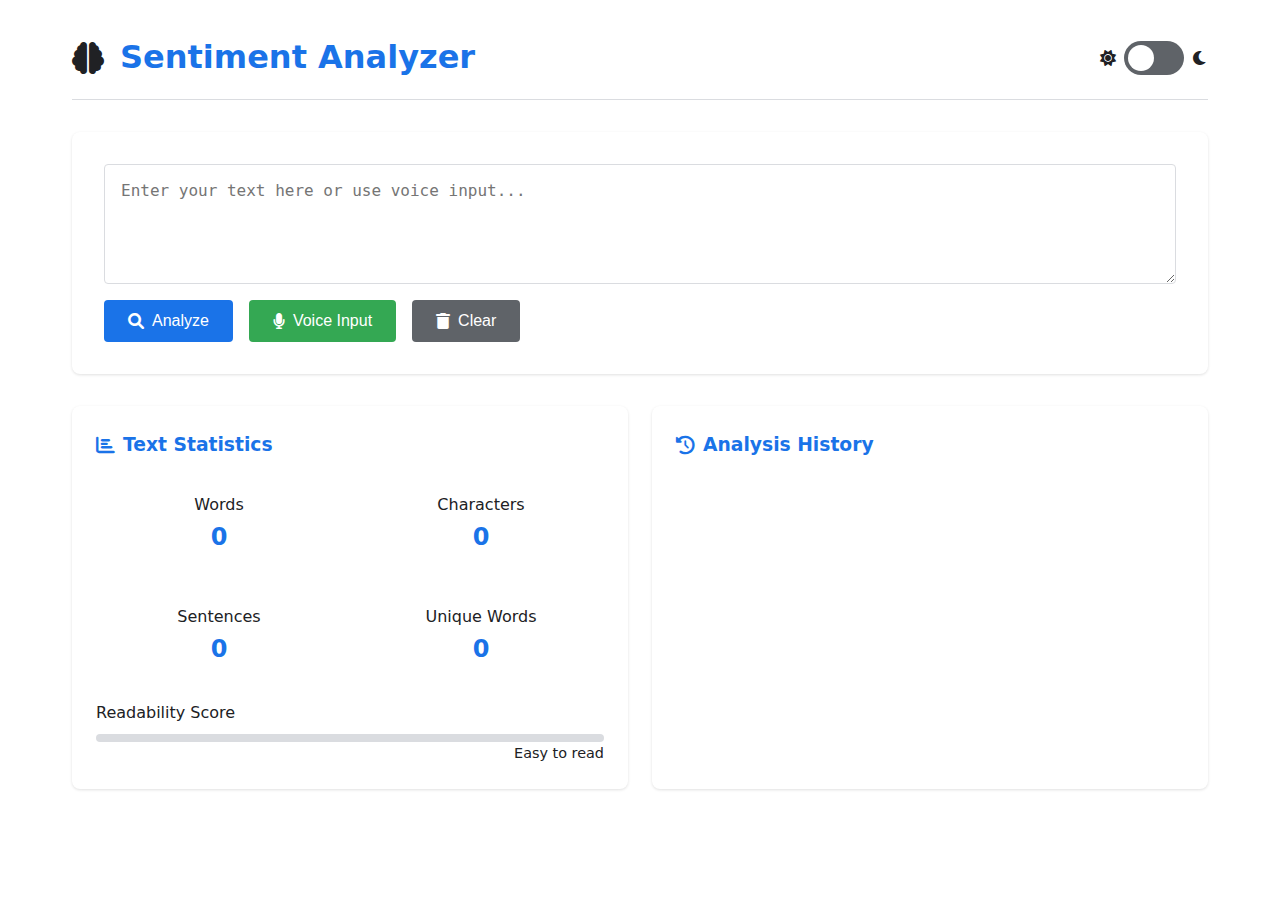
==== index.html @ 1f4de9df "Initial commit: Enhanced Sentiment Analyzer with voice input and modern UI" ====
<!DOCTYPE html>
<html lang="en">
<head>
    <meta charset="UTF-8">
    <meta name="viewport" content="width=device-width, initial-scale=1.0">
    <title>Enhanced Sentiment Analyzer</title>
    <link rel="stylesheet" href="https://cdnjs.cloudflare.com/ajax/libs/font-awesome/6.0.0/css/all.min.css">
    <style>
        :root {
            --primary-color: #1a73e8;
            --success-color: #34a853;
            --warning-color: #fbbc05;
            --danger-color: #ea4335;
            --neutral-color: #5f6368;
            --background-light: #ffffff;
            --text-light: #202124;
            --card-background-light: #ffffff;
            --border-light: #dadce0;
            
            --background-dark: #202124;
            --text-dark: #e8eaed;
            --card-background-dark: #2d2e31;
            --border-dark: #5f6368;
        }

        [data-theme="dark"] {
            --background: var(--background-dark);
            --text: var(--text-dark);
            --card-background: var(--card-background-dark);
            --border: var(--border-dark);
        }

        [data-theme="light"] {
            --background: var(--background-light);
            --text: var(--text-light);
            --card-background: var(--card-background-light);
            --border: var(--border-light);
        }

        * {
            margin: 0;
            padding: 0;
            box-sizing: border-box;
            transition: background-color 0.3s, color 0.3s;
        }

        body {
            font-family: 'Segoe UI', system-ui, -apple-system, sans-serif;
            background-color: var(--background);
            color: var(--text);
            line-height: 1.6;
        }

        .container {
            max-width: 1200px;
            margin: 0 auto;
            padding: 2rem;
        }

        header {
            display: flex;
            justify-content: space-between;
            align-items: center;
            margin-bottom: 2rem;
            padding-bottom: 1rem;
            border-bottom: 1px solid var(--border);
        }

        .title {
            display: flex;
            align-items: center;
            gap: 1rem;
        }

        h1 {
            color: var(--primary-color);
            font-size: 2rem;
        }

        .controls {
            display: flex;
            gap: 1rem;
            align-items: center;
        }

        .theme-toggle {
            display: flex;
            align-items: center;
            gap: 0.5rem;
        }

        .switch {
            position: relative;
            display: inline-block;
            width: 60px;
            height: 34px;
        }

        .switch input {
            opacity: 0;
            width: 0;
            height: 0;
        }

        .slider {
            position: absolute;
            cursor: pointer;
            top: 0;
            left: 0;
            right: 0;
            bottom: 0;
            background-color: var(--neutral-color);
            transition: .4s;
            border-radius: 34px;
        }

        .slider:before {
            position: absolute;
            content: "";
            height: 26px;
            width: 26px;
            left: 4px;
            bottom: 4px;
            background-color: white;
            transition: .4s;
            border-radius: 50%;
        }

        input:checked + .slider {
            background-color: var(--primary-color);
        }

        input:checked + .slider:before {
            transform: translateX(26px);
        }

        .input-section {
            background-color: var(--card-background);
            padding: 2rem;
            border-radius: 8px;
            box-shadow: 0 1px 3px rgba(0,0,0,0.12);
            margin-bottom: 2rem;
        }

        .input-container {
            display: flex;
            gap: 1rem;
            margin-bottom: 1rem;
        }

        textarea {
            flex: 1;
            min-height: 120px;
            padding: 1rem;
            border: 1px solid var(--border);
            border-radius: 4px;
            font-size: 1rem;
            background-color: var(--background);
            color: var(--text);
            resize: vertical;
        }

        .button-group {
            display: flex;
            gap: 1rem;
            flex-wrap: wrap;
        }

        button {
            display: inline-flex;
            align-items: center;
            gap: 0.5rem;
            padding: 0.75rem 1.5rem;
            border: none;
            border-radius: 4px;
            font-size: 1rem;
            cursor: pointer;
            transition: all 0.3s ease;
            background-color: var(--primary-color);
            color: white;
        }

        button:hover {
            opacity: 0.9;
            transform: translateY(-1px);
        }

        button:disabled {
            opacity: 0.6;
            cursor: not-allowed;
            transform: none;
        }

        #voice-btn {
            background-color: var(--success-color);
        }

        #voice-btn.recording {
            background-color: var(--danger-color);
            animation: pulse 1.5s infinite;
        }

        @keyframes pulse {
            0% { opacity: 1; }
            50% { opacity: 0.5; }
            100% { opacity: 1; }
        }

        .results-grid {
            display: grid;
            grid-template-columns: repeat(auto-fit, minmax(300px, 1fr));
            gap: 1.5rem;
            margin-top: 2rem;
        }

        .card {
            background-color: var(--card-background);
            padding: 1.5rem;
            border-radius: 8px;
            box-shadow: 0 1px 3px rgba(0,0,0,0.12);
        }

        .card h3 {
            color: var(--primary-color);
            margin-bottom: 1rem;
            display: flex;
            align-items: center;
            gap: 0.5rem;
        }

        .sentiment-result {
            text-align: center;
        }

        .emoji {
            font-size: 3rem;
            margin: 1rem 0;
        }

        .confidence-bar {
            background-color: var(--border);
            height: 24px;
            border-radius: 12px;
            overflow: hidden;
            margin: 1rem 0;
        }

        .confidence-level {
            height: 100%;
            background-color: var(--primary-color);
            width: 0%;
            transition: width 0.6s ease-out;
        }

        .stats-grid {
            display: grid;
            grid-template-columns: repeat(2, 1fr);
            gap: 1rem;
        }

        .stat-item {
            background-color: var(--background);
            padding: 1rem;
            border-radius: 4px;
            text-align: center;
        }

        .stat-item .value {
            font-size: 1.5rem;
            font-weight: bold;
            color: var(--primary-color);
        }

        .history-list {
            max-height: 300px;
            overflow-y: auto;
        }

        .history-item {
            padding: 1rem;
            border-bottom: 1px solid var(--border);
            display: flex;
            justify-content: space-between;
            align-items: center;
        }

        .history-item:last-child {
            border-bottom: none;
        }

        .history-text {
            flex: 1;
            margin-right: 1rem;
        }

        .history-sentiment {
            display: flex;
            align-items: center;
            gap: 0.5rem;
        }

        #loading {
            display: none;
            text-align: center;
            margin: 2rem 0;
        }

        .spinner {
            width: 40px;
            height: 40px;
            border: 4px solid var(--border);
            border-top: 4px solid var(--primary-color);
            border-radius: 50%;
            animation: spin 1s linear infinite;
            margin: 0 auto;
        }

        .readability-meter {
            height: 8px;
            background-color: var(--border);
            border-radius: 4px;
            margin-top: 0.5rem;
            overflow: hidden;
        }

        .readability-level {
            height: 100%;
            transition: width 0.3s ease;
        }

        @keyframes spin {
            0% { transform: rotate(0deg); }
            100% { transform: rotate(360deg); }
        }

        @media (max-width: 768px) {
            .container {
                padding: 1rem;
            }

            header {
                flex-direction: column;
                gap: 1rem;
            }

            .results-grid {
                grid-template-columns: 1fr;
            }

            .button-group {
                flex-direction: column;
            }

            button {
                width: 100%;
            }
        }
    </style>
</head>
<body data-theme="light">
    <div class="container">
        <header>
            <div class="title">
                <i class="fas fa-brain fa-2x"></i>
                <h1>Sentiment Analyzer</h1>
            </div>
            <div class="controls">
                <div class="theme-toggle">
                    <i class="fas fa-sun"></i>
                    <label class="switch">
                        <input type="checkbox" id="theme-switch">
                        <span class="slider"></span>
                    </label>
                    <i class="fas fa-moon"></i>
                </div>
            </div>
        </header>

        <main>
            <section class="input-section">
                <div class="input-container">
                    <textarea id="text-input" placeholder="Enter your text here or use voice input..."></textarea>
                </div>
                <div class="button-group">
                    <button onclick="analyzeSentiment()">
                        <i class="fas fa-search"></i> Analyze
                    </button>
                    <button id="voice-btn" onclick="toggleVoiceInput()">
                        <i class="fas fa-microphone"></i> Voice Input
                    </button>
                    <button onclick="clearAll()" style="background-color: var(--neutral-color)">
                        <i class="fas fa-trash"></i> Clear
                    </button>
                </div>
            </section>

            <div id="loading">
                <div class="spinner"></div>
                <p>Analyzing your text...</p>
            </div>

            <div class="results-grid">
                <div class="card sentiment-result" id="sentiment-card" style="display: none;">
                    <h3><i class="fas fa-heart"></i> Sentiment Analysis</h3>
                    <div class="emoji" id="sentiment-emoji"></div>
                    <h2 id="sentiment-text"></h2>
                    <div class="confidence-bar">
                        <div class="confidence-level"></div>
                    </div>
                    <p>Confidence: <span id="confidence-value">0</span>%</p>
                </div>

                <div class="card">
                    <h3><i class="fas fa-chart-bar"></i> Text Statistics</h3>
                    <div class="stats-grid">
                        <div class="stat-item">
                            <div class="label">Words</div>
                            <div class="value" id="word-count">0</div>
                        </div>
                        <div class="stat-item">
                            <div class="label">Characters</div>
                            <div class="value" id="char-count">0</div>
                        </div>
                        <div class="stat-item">
                            <div class="label">Sentences</div>
                            <div class="value" id="sentence-count">0</div>
                        </div>
                        <div class="stat-item">
                            <div class="label">Unique Words</div>
                            <div class="value" id="unique-words">0</div>
                        </div>
                    </div>
                    <div style="margin-top: 1rem;">
                        <p>Readability Score</p>
                        <div class="readability-meter">
                            <div class="readability-level" id="readability-level"></div>
                        </div>
                        <p style="text-align: right; font-size: 0.9em;">
                            <span id="readability-text">Easy to read</span>
                        </p>
                    </div>
                </div>

                <div class="card">
                    <h3><i class="fas fa-history"></i> Analysis History</h3>
                    <div class="history-list" id="history-list"></div>
                </div>
            </div>
        </main>
    </div>

    <script>
        // Theme handling
        const themeSwitch = document.getElementById('theme-switch');
        const body = document.body;

        themeSwitch.addEventListener('change', () => {
            body.setAttribute('data-theme', themeSwitch.checked ? 'dark' : 'light');
            localStorage.setItem('theme', themeSwitch.checked ? 'dark' : 'light');
        });

        // Load saved theme
        const savedTheme = localStorage.getItem('theme') || 'light';
        body.setAttribute('data-theme', savedTheme);
        themeSwitch.checked = savedTheme === 'dark';

        // Voice input handling
        let recognition = null;
        let isRecording = false;

        function initSpeechRecognition() {
            if ('webkitSpeechRecognition' in window) {
                recognition = new webkitSpeechRecognition();
                recognition.continuous = false;
                recognition.interimResults = false;
                recognition.lang = 'en-US';

                recognition.onresult = (event) => {
                    const text = event.results[0][0].transcript;
                    document.getElementById('text-input').value = text;
                    analyzeSentiment();
                };

                recognition.onend = () => {
                    toggleVoiceInput();
                };

                recognition.onerror = (event) => {
                    console.error('Speech recognition error:', event.error);
                    toggleVoiceInput();
                    alert('Speech recognition error. Please try again.');
                };
            }
        }

        function toggleVoiceInput() {
            if (!recognition) {
                initSpeechRecognition();
            }

            const voiceBtn = document.getElementById('voice-btn');
            
            if (!isRecording) {
                recognition.start();
                voiceBtn.classList.add('recording');
                voiceBtn.innerHTML = '<i class="fas fa-microphone-slash"></i> Stop Recording';
            } else {
                recognition.stop();
                voiceBtn.classList.remove('recording');
                voiceBtn.innerHTML = '<i class="fas fa-microphone"></i> Voice Input';
            }
            
            isRecording = !isRecording;
        }

        // Analysis history
        let history = JSON.parse(localStorage.getItem('analysisHistory') || '[]');

        function updateHistory(analysis) {
            history.unshift({
                text: analysis.text,
                sentiment: analysis.sentiment,
                confidence: analysis.confidence,
                timestamp: new Date().toISOString()
            });

            if (history.length > 10) history.pop();
            localStorage.setItem('analysisHistory', JSON.stringify(history));
            displayHistory();
        }

        function displayHistory() {
            const historyList = document.getElementById('history-list');
            historyList.innerHTML = history.map(item => `
                <div class="history-item">
                    <div class="history-text">
                        <div>${item.text.substring(0, 50)}${item.text.length > 50 ? '...' : ''}</div>
                        <small>${new Date(item.timestamp).toLocaleString()}</small>
                    </div>
                    <div class="history-sentiment">
                        ${getEmojiForSentiment(item.sentiment)}
                        <span>${Math.round(item.confidence * 100)}%</span>
                    </div>
                </div>
            `).join('');
        }

        function getEmojiForSentiment(sentiment) {
            switch(sentiment) {
                case 'pos': return '😊';
                case 'neg': return '☹️';
                default: return '😐';
            }
        }

        function updateReadabilityMeter(score) {
            const level = document.getElementById('readability-level');
            const text = document.getElementById('readability-text');
            
            // Score is 0-10, where lower is easier to read
            const percentage = (score / 10) * 100;
            level.style.width = `${percentage}%`;
            
            if (score <= 3) {
                level.style.backgroundColor = '#34a853';  
                text.textContent = 'Easy to read';
            } else if (score <= 6) {
                level.style.backgroundColor = '#fbbc05';  
                text.textContent = 'Moderate';
            } else {
                level.style.backgroundColor = '#ea4335';  
                text.textContent = 'Complex';
            }
        }

        function clearAll() {
            document.getElementById('text-input').value = '';
            document.getElementById('sentiment-card').style.display = 'none';
            document.getElementById('word-count').textContent = '0';
            document.getElementById('char-count').textContent = '0';
            document.getElementById('sentence-count').textContent = '0';
            document.getElementById('unique-words').textContent = '0';
            updateReadabilityMeter(0);
        }

        async function analyzeSentiment() {
            const text = document.getElementById('text-input').value.trim();
            if (!text) {
                alert('Please enter some text to analyze');
                return;
            }

            const loading = document.getElementById('loading');
            const sentimentCard = document.getElementById('sentiment-card');

            try {
                loading.style.display = 'block';
                sentimentCard.style.display = 'none';

                const response = await fetch('http://localhost:9001/analyze', {
                    method: 'POST',
                    headers: {
                        'Content-Type': 'application/json',
                    },
                    body: JSON.stringify({ text })
                });

                const data = await response.json();
                
                // Update sentiment display
                sentimentCard.style.display = 'block';
                document.getElementById('sentiment-emoji').textContent = getEmojiForSentiment(data.sentiment);
                document.getElementById('sentiment-text').textContent = 
                    data.sentiment === 'pos' ? 'Positive' : data.sentiment === 'neg' ? 'Negative' : 'Neutral';
                
                const confidencePercent = Math.round(data.confidence * 100);
                document.querySelector('.confidence-level').style.width = `${confidencePercent}%`;
                document.getElementById('confidence-value').textContent = confidencePercent;

                // Update statistics
                document.getElementById('word-count').textContent = data.stats.word_count;
                document.getElementById('char-count').textContent = data.stats.char_count;
                document.getElementById('sentence-count').textContent = data.stats.sentence_count;
                document.getElementById('unique-words').textContent = data.stats.unique_words;
                
                // Update readability
                updateReadabilityMeter(data.stats.readability_score);

                // Update history
                updateHistory(data);

            } catch (error) {
                alert('Error analyzing text: ' + error.message);
            } finally {
                loading.style.display = 'none';
            }
        }

        // Initialize
        displayHistory();
    </script>
</body>
</html>
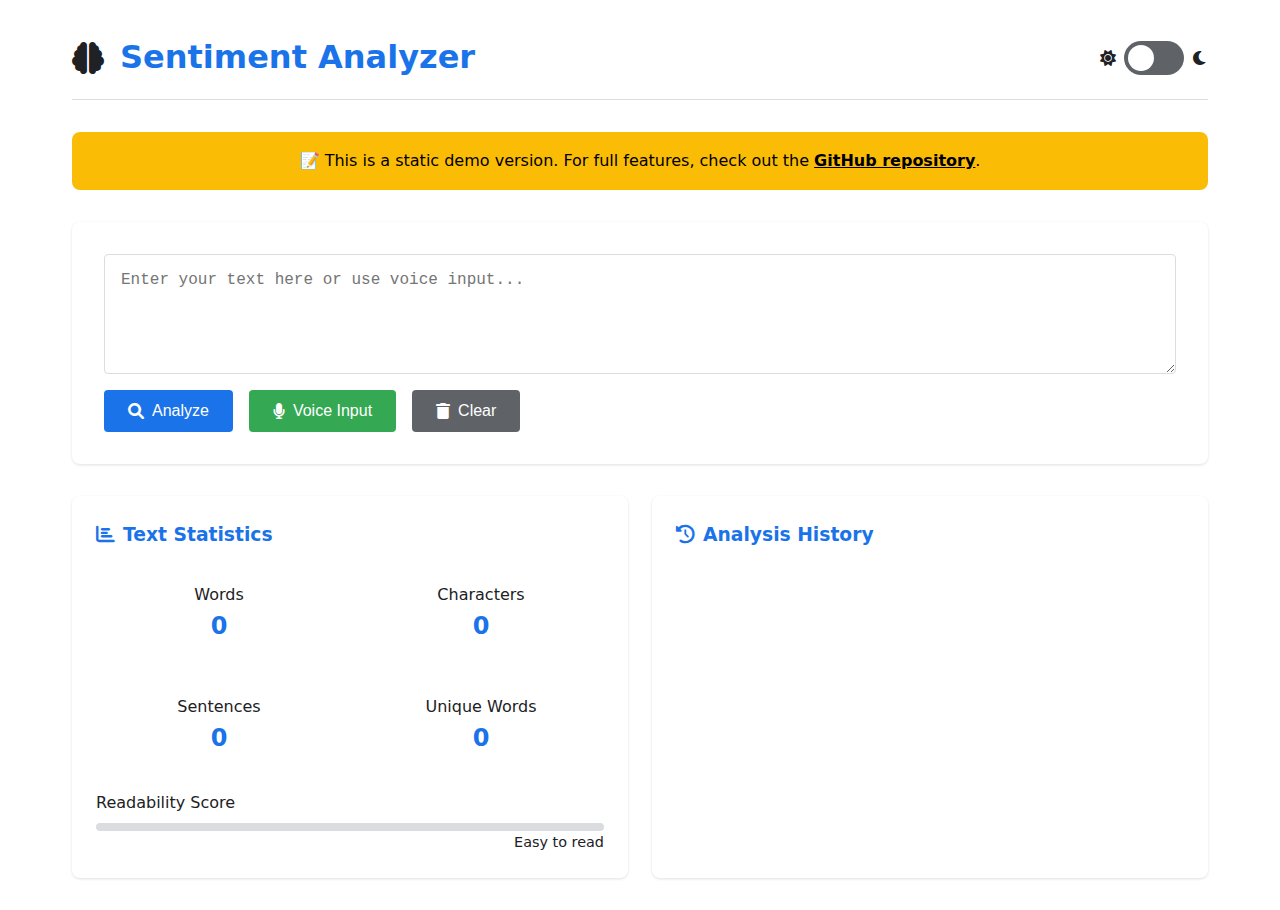
==== commit 150f7398: "Setup GitHub Pages with static files in root directory" ====
--- a/index.html
+++ b/index.html
@@ -5,357 +5,7 @@
     <meta name="viewport" content="width=device-width, initial-scale=1.0">
     <title>Enhanced Sentiment Analyzer</title>
     <link rel="stylesheet" href="https://cdnjs.cloudflare.com/ajax/libs/font-awesome/6.0.0/css/all.min.css">
-    <style>
-        :root {
-            --primary-color: #1a73e8;
-            --success-color: #34a853;
-            --warning-color: #fbbc05;
-            --danger-color: #ea4335;
-            --neutral-color: #5f6368;
-            --background-light: #ffffff;
-            --text-light: #202124;
-            --card-background-light: #ffffff;
-            --border-light: #dadce0;
-            
-            --background-dark: #202124;
-            --text-dark: #e8eaed;
-            --card-background-dark: #2d2e31;
-            --border-dark: #5f6368;
-        }
-
-        [data-theme="dark"] {
-            --background: var(--background-dark);
-            --text: var(--text-dark);
-            --card-background: var(--card-background-dark);
-            --border: var(--border-dark);
-        }
-
-        [data-theme="light"] {
-            --background: var(--background-light);
-            --text: var(--text-light);
-            --card-background: var(--card-background-light);
-            --border: var(--border-light);
-        }
-
-        * {
-            margin: 0;
-            padding: 0;
-            box-sizing: border-box;
-            transition: background-color 0.3s, color 0.3s;
-        }
-
-        body {
-            font-family: 'Segoe UI', system-ui, -apple-system, sans-serif;
-            background-color: var(--background);
-            color: var(--text);
-            line-height: 1.6;
-        }
-
-        .container {
-            max-width: 1200px;
-            margin: 0 auto;
-            padding: 2rem;
-        }
-
-        header {
-            display: flex;
-            justify-content: space-between;
-            align-items: center;
-            margin-bottom: 2rem;
-            padding-bottom: 1rem;
-            border-bottom: 1px solid var(--border);
-        }
-
-        .title {
-            display: flex;
-            align-items: center;
-            gap: 1rem;
-        }
-
-        h1 {
-            color: var(--primary-color);
-            font-size: 2rem;
-        }
-
-        .controls {
-            display: flex;
-            gap: 1rem;
-            align-items: center;
-        }
-
-        .theme-toggle {
-            display: flex;
-            align-items: center;
-            gap: 0.5rem;
-        }
-
-        .switch {
-            position: relative;
-            display: inline-block;
-            width: 60px;
-            height: 34px;
-        }
-
-        .switch input {
-            opacity: 0;
-            width: 0;
-            height: 0;
-        }
-
-        .slider {
-            position: absolute;
-            cursor: pointer;
-            top: 0;
-            left: 0;
-            right: 0;
-            bottom: 0;
-            background-color: var(--neutral-color);
-            transition: .4s;
-            border-radius: 34px;
-        }
-
-        .slider:before {
-            position: absolute;
-            content: "";
-            height: 26px;
-            width: 26px;
-            left: 4px;
-            bottom: 4px;
-            background-color: white;
-            transition: .4s;
-            border-radius: 50%;
-        }
-
-        input:checked + .slider {
-            background-color: var(--primary-color);
-        }
-
-        input:checked + .slider:before {
-            transform: translateX(26px);
-        }
-
-        .input-section {
-            background-color: var(--card-background);
-            padding: 2rem;
-            border-radius: 8px;
-            box-shadow: 0 1px 3px rgba(0,0,0,0.12);
-            margin-bottom: 2rem;
-        }
-
-        .input-container {
-            display: flex;
-            gap: 1rem;
-            margin-bottom: 1rem;
-        }
-
-        textarea {
-            flex: 1;
-            min-height: 120px;
-            padding: 1rem;
-            border: 1px solid var(--border);
-            border-radius: 4px;
-            font-size: 1rem;
-            background-color: var(--background);
-            color: var(--text);
-            resize: vertical;
-        }
-
-        .button-group {
-            display: flex;
-            gap: 1rem;
-            flex-wrap: wrap;
-        }
-
-        button {
-            display: inline-flex;
-            align-items: center;
-            gap: 0.5rem;
-            padding: 0.75rem 1.5rem;
-            border: none;
-            border-radius: 4px;
-            font-size: 1rem;
-            cursor: pointer;
-            transition: all 0.3s ease;
-            background-color: var(--primary-color);
-            color: white;
-        }
-
-        button:hover {
-            opacity: 0.9;
-            transform: translateY(-1px);
-        }
-
-        button:disabled {
-            opacity: 0.6;
-            cursor: not-allowed;
-            transform: none;
-        }
-
-        #voice-btn {
-            background-color: var(--success-color);
-        }
-
-        #voice-btn.recording {
-            background-color: var(--danger-color);
-            animation: pulse 1.5s infinite;
-        }
-
-        @keyframes pulse {
-            0% { opacity: 1; }
-            50% { opacity: 0.5; }
-            100% { opacity: 1; }
-        }
-
-        .results-grid {
-            display: grid;
-            grid-template-columns: repeat(auto-fit, minmax(300px, 1fr));
-            gap: 1.5rem;
-            margin-top: 2rem;
-        }
-
-        .card {
-            background-color: var(--card-background);
-            padding: 1.5rem;
-            border-radius: 8px;
-            box-shadow: 0 1px 3px rgba(0,0,0,0.12);
-        }
-
-        .card h3 {
-            color: var(--primary-color);
-            margin-bottom: 1rem;
-            display: flex;
-            align-items: center;
-            gap: 0.5rem;
-        }
-
-        .sentiment-result {
-            text-align: center;
-        }
-
-        .emoji {
-            font-size: 3rem;
-            margin: 1rem 0;
-        }
-
-        .confidence-bar {
-            background-color: var(--border);
-            height: 24px;
-            border-radius: 12px;
-            overflow: hidden;
-            margin: 1rem 0;
-        }
-
-        .confidence-level {
-            height: 100%;
-            background-color: var(--primary-color);
-            width: 0%;
-            transition: width 0.6s ease-out;
-        }
-
-        .stats-grid {
-            display: grid;
-            grid-template-columns: repeat(2, 1fr);
-            gap: 1rem;
-        }
-
-        .stat-item {
-            background-color: var(--background);
-            padding: 1rem;
-            border-radius: 4px;
-            text-align: center;
-        }
-
-        .stat-item .value {
-            font-size: 1.5rem;
-            font-weight: bold;
-            color: var(--primary-color);
-        }
-
-        .history-list {
-            max-height: 300px;
-            overflow-y: auto;
-        }
-
-        .history-item {
-            padding: 1rem;
-            border-bottom: 1px solid var(--border);
-            display: flex;
-            justify-content: space-between;
-            align-items: center;
-        }
-
-        .history-item:last-child {
-            border-bottom: none;
-        }
-
-        .history-text {
-            flex: 1;
-            margin-right: 1rem;
-        }
-
-        .history-sentiment {
-            display: flex;
-            align-items: center;
-            gap: 0.5rem;
-        }
-
-        #loading {
-            display: none;
-            text-align: center;
-            margin: 2rem 0;
-        }
-
-        .spinner {
-            width: 40px;
-            height: 40px;
-            border: 4px solid var(--border);
-            border-top: 4px solid var(--primary-color);
-            border-radius: 50%;
-            animation: spin 1s linear infinite;
-            margin: 0 auto;
-        }
-
-        .readability-meter {
-            height: 8px;
-            background-color: var(--border);
-            border-radius: 4px;
-            margin-top: 0.5rem;
-            overflow: hidden;
-        }
-
-        .readability-level {
-            height: 100%;
-            transition: width 0.3s ease;
-        }
-
-        @keyframes spin {
-            0% { transform: rotate(0deg); }
-            100% { transform: rotate(360deg); }
-        }
-
-        @media (max-width: 768px) {
-            .container {
-                padding: 1rem;
-            }
-
-            header {
-                flex-direction: column;
-                gap: 1rem;
-            }
-
-            .results-grid {
-                grid-template-columns: 1fr;
-            }
-
-            .button-group {
-                flex-direction: column;
-            }
-
-            button {
-                width: 100%;
-            }
-        }
-    </style>
+    <link rel="stylesheet" href="styles.css">
 </head>
 <body data-theme="light">
     <div class="container">
@@ -377,6 +27,10 @@
         </header>
 
         <main>
+            <div class="demo-banner">
+                <p>📝 This is a static demo version. For full features, check out the <a href="https://github.com/RaktimChandra/Sentiment-Analyzer" target="_blank">GitHub repository</a>.</p>
+            </div>
+
             <section class="input-section">
                 <div class="input-container">
                     <textarea id="text-input" placeholder="Enter your text here or use voice input..."></textarea>
@@ -388,7 +42,7 @@
                     <button id="voice-btn" onclick="toggleVoiceInput()">
                         <i class="fas fa-microphone"></i> Voice Input
                     </button>
-                    <button onclick="clearAll()" style="background-color: var(--neutral-color)">
+                    <button onclick="clearAll()" style="background-color: #5f6368">
                         <i class="fas fa-trash"></i> Clear
                     </button>
                 </div>
@@ -448,196 +102,6 @@
             </div>
         </main>
     </div>
-
-    <script>
-        // Theme handling
-        const themeSwitch = document.getElementById('theme-switch');
-        const body = document.body;
-
-        themeSwitch.addEventListener('change', () => {
-            body.setAttribute('data-theme', themeSwitch.checked ? 'dark' : 'light');
-            localStorage.setItem('theme', themeSwitch.checked ? 'dark' : 'light');
-        });
-
-        // Load saved theme
-        const savedTheme = localStorage.getItem('theme') || 'light';
-        body.setAttribute('data-theme', savedTheme);
-        themeSwitch.checked = savedTheme === 'dark';
-
-        // Voice input handling
-        let recognition = null;
-        let isRecording = false;
-
-        function initSpeechRecognition() {
-            if ('webkitSpeechRecognition' in window) {
-                recognition = new webkitSpeechRecognition();
-                recognition.continuous = false;
-                recognition.interimResults = false;
-                recognition.lang = 'en-US';
-
-                recognition.onresult = (event) => {
-                    const text = event.results[0][0].transcript;
-                    document.getElementById('text-input').value = text;
-                    analyzeSentiment();
-                };
-
-                recognition.onend = () => {
-                    toggleVoiceInput();
-                };
-
-                recognition.onerror = (event) => {
-                    console.error('Speech recognition error:', event.error);
-                    toggleVoiceInput();
-                    alert('Speech recognition error. Please try again.');
-                };
-            }
-        }
-
-        function toggleVoiceInput() {
-            if (!recognition) {
-                initSpeechRecognition();
-            }
-
-            const voiceBtn = document.getElementById('voice-btn');
-            
-            if (!isRecording) {
-                recognition.start();
-                voiceBtn.classList.add('recording');
-                voiceBtn.innerHTML = '<i class="fas fa-microphone-slash"></i> Stop Recording';
-            } else {
-                recognition.stop();
-                voiceBtn.classList.remove('recording');
-                voiceBtn.innerHTML = '<i class="fas fa-microphone"></i> Voice Input';
-            }
-            
-            isRecording = !isRecording;
-        }
-
-        // Analysis history
-        let history = JSON.parse(localStorage.getItem('analysisHistory') || '[]');
-
-        function updateHistory(analysis) {
-            history.unshift({
-                text: analysis.text,
-                sentiment: analysis.sentiment,
-                confidence: analysis.confidence,
-                timestamp: new Date().toISOString()
-            });
-
-            if (history.length > 10) history.pop();
-            localStorage.setItem('analysisHistory', JSON.stringify(history));
-            displayHistory();
-        }
-
-        function displayHistory() {
-            const historyList = document.getElementById('history-list');
-            historyList.innerHTML = history.map(item => `
-                <div class="history-item">
-                    <div class="history-text">
-                        <div>${item.text.substring(0, 50)}${item.text.length > 50 ? '...' : ''}</div>
-                        <small>${new Date(item.timestamp).toLocaleString()}</small>
-                    </div>
-                    <div class="history-sentiment">
-                        ${getEmojiForSentiment(item.sentiment)}
-                        <span>${Math.round(item.confidence * 100)}%</span>
-                    </div>
-                </div>
-            `).join('');
-        }
-
-        function getEmojiForSentiment(sentiment) {
-            switch(sentiment) {
-                case 'pos': return '😊';
-                case 'neg': return '☹️';
-                default: return '😐';
-            }
-        }
-
-        function updateReadabilityMeter(score) {
-            const level = document.getElementById('readability-level');
-            const text = document.getElementById('readability-text');
-            
-            // Score is 0-10, where lower is easier to read
-            const percentage = (score / 10) * 100;
-            level.style.width = `${percentage}%`;
-            
-            if (score <= 3) {
-                level.style.backgroundColor = '#34a853';  
-                text.textContent = 'Easy to read';
-            } else if (score <= 6) {
-                level.style.backgroundColor = '#fbbc05';  
-                text.textContent = 'Moderate';
-            } else {
-                level.style.backgroundColor = '#ea4335';  
-                text.textContent = 'Complex';
-            }
-        }
-
-        function clearAll() {
-            document.getElementById('text-input').value = '';
-            document.getElementById('sentiment-card').style.display = 'none';
-            document.getElementById('word-count').textContent = '0';
-            document.getElementById('char-count').textContent = '0';
-            document.getElementById('sentence-count').textContent = '0';
-            document.getElementById('unique-words').textContent = '0';
-            updateReadabilityMeter(0);
-        }
-
-        async function analyzeSentiment() {
-            const text = document.getElementById('text-input').value.trim();
-            if (!text) {
-                alert('Please enter some text to analyze');
-                return;
-            }
-
-            const loading = document.getElementById('loading');
-            const sentimentCard = document.getElementById('sentiment-card');
-
-            try {
-                loading.style.display = 'block';
-                sentimentCard.style.display = 'none';
-
-                const response = await fetch('http://localhost:9001/analyze', {
-                    method: 'POST',
-                    headers: {
-                        'Content-Type': 'application/json',
-                    },
-                    body: JSON.stringify({ text })
-                });
-
-                const data = await response.json();
-                
-                // Update sentiment display
-                sentimentCard.style.display = 'block';
-                document.getElementById('sentiment-emoji').textContent = getEmojiForSentiment(data.sentiment);
-                document.getElementById('sentiment-text').textContent = 
-                    data.sentiment === 'pos' ? 'Positive' : data.sentiment === 'neg' ? 'Negative' : 'Neutral';
-                
-                const confidencePercent = Math.round(data.confidence * 100);
-                document.querySelector('.confidence-level').style.width = `${confidencePercent}%`;
-                document.getElementById('confidence-value').textContent = confidencePercent;
-
-                // Update statistics
-                document.getElementById('word-count').textContent = data.stats.word_count;
-                document.getElementById('char-count').textContent = data.stats.char_count;
-                document.getElementById('sentence-count').textContent = data.stats.sentence_count;
-                document.getElementById('unique-words').textContent = data.stats.unique_words;
-                
-                // Update readability
-                updateReadabilityMeter(data.stats.readability_score);
-
-                // Update history
-                updateHistory(data);
-
-            } catch (error) {
-                alert('Error analyzing text: ' + error.message);
-            } finally {
-                loading.style.display = 'none';
-            }
-        }
-
-        // Initialize
-        displayHistory();
-    </script>
+    <script src="sentiment.js"></script>
 </body>
 </html>
--- a/styles.css
+++ b/styles.css
@@ -0,0 +1,364 @@
+:root {
+    --primary-color: #1a73e8;
+    --success-color: #34a853;
+    --warning-color: #fbbc05;
+    --danger-color: #ea4335;
+    --neutral-color: #5f6368;
+    --background-light: #ffffff;
+    --text-light: #202124;
+    --card-background-light: #ffffff;
+    --border-light: #dadce0;
+    
+    --background-dark: #202124;
+    --text-dark: #e8eaed;
+    --card-background-dark: #2d2e31;
+    --border-dark: #5f6368;
+}
+
+[data-theme="dark"] {
+    --background: var(--background-dark);
+    --text: var(--text-dark);
+    --card-background: var(--card-background-dark);
+    --border: var(--border-dark);
+}
+
+[data-theme="light"] {
+    --background: var(--background-light);
+    --text: var(--text-light);
+    --card-background: var(--card-background-light);
+    --border: var(--border-light);
+}
+
+* {
+    margin: 0;
+    padding: 0;
+    box-sizing: border-box;
+    transition: background-color 0.3s, color 0.3s;
+}
+
+body {
+    font-family: 'Segoe UI', system-ui, -apple-system, sans-serif;
+    background-color: var(--background);
+    color: var(--text);
+    line-height: 1.6;
+}
+
+.container {
+    max-width: 1200px;
+    margin: 0 auto;
+    padding: 2rem;
+}
+
+header {
+    display: flex;
+    justify-content: space-between;
+    align-items: center;
+    margin-bottom: 2rem;
+    padding-bottom: 1rem;
+    border-bottom: 1px solid var(--border);
+}
+
+.title {
+    display: flex;
+    align-items: center;
+    gap: 1rem;
+}
+
+h1 {
+    color: var(--primary-color);
+    font-size: 2rem;
+}
+
+.controls {
+    display: flex;
+    gap: 1rem;
+    align-items: center;
+}
+
+.theme-toggle {
+    display: flex;
+    align-items: center;
+    gap: 0.5rem;
+}
+
+.switch {
+    position: relative;
+    display: inline-block;
+    width: 60px;
+    height: 34px;
+}
+
+.switch input {
+    opacity: 0;
+    width: 0;
+    height: 0;
+}
+
+.slider {
+    position: absolute;
+    cursor: pointer;
+    top: 0;
+    left: 0;
+    right: 0;
+    bottom: 0;
+    background-color: var(--neutral-color);
+    transition: .4s;
+    border-radius: 34px;
+}
+
+.slider:before {
+    position: absolute;
+    content: "";
+    height: 26px;
+    width: 26px;
+    left: 4px;
+    bottom: 4px;
+    background-color: white;
+    transition: .4s;
+    border-radius: 50%;
+}
+
+input:checked + .slider {
+    background-color: var(--primary-color);
+}
+
+input:checked + .slider:before {
+    transform: translateX(26px);
+}
+
+.demo-banner {
+    background-color: var(--warning-color);
+    color: #000;
+    padding: 1rem;
+    border-radius: 8px;
+    margin-bottom: 2rem;
+    text-align: center;
+}
+
+.demo-banner a {
+    color: #000;
+    font-weight: bold;
+    text-decoration: underline;
+}
+
+.input-section {
+    background-color: var(--card-background);
+    padding: 2rem;
+    border-radius: 8px;
+    box-shadow: 0 1px 3px rgba(0,0,0,0.12);
+    margin-bottom: 2rem;
+}
+
+.input-container {
+    display: flex;
+    gap: 1rem;
+    margin-bottom: 1rem;
+}
+
+textarea {
+    flex: 1;
+    min-height: 120px;
+    padding: 1rem;
+    border: 1px solid var(--border);
+    border-radius: 4px;
+    font-size: 1rem;
+    background-color: var(--background);
+    color: var(--text);
+    resize: vertical;
+}
+
+.button-group {
+    display: flex;
+    gap: 1rem;
+    flex-wrap: wrap;
+}
+
+button {
+    display: inline-flex;
+    align-items: center;
+    gap: 0.5rem;
+    padding: 0.75rem 1.5rem;
+    border: none;
+    border-radius: 4px;
+    font-size: 1rem;
+    cursor: pointer;
+    transition: all 0.3s ease;
+    background-color: var(--primary-color);
+    color: white;
+}
+
+button:hover {
+    opacity: 0.9;
+    transform: translateY(-1px);
+}
+
+button:disabled {
+    opacity: 0.6;
+    cursor: not-allowed;
+    transform: none;
+}
+
+#voice-btn {
+    background-color: var(--success-color);
+}
+
+#voice-btn.recording {
+    background-color: var(--danger-color);
+    animation: pulse 1.5s infinite;
+}
+
+@keyframes pulse {
+    0% { opacity: 1; }
+    50% { opacity: 0.5; }
+    100% { opacity: 1; }
+}
+
+.results-grid {
+    display: grid;
+    grid-template-columns: repeat(auto-fit, minmax(300px, 1fr));
+    gap: 1.5rem;
+    margin-top: 2rem;
+}
+
+.card {
+    background-color: var(--card-background);
+    padding: 1.5rem;
+    border-radius: 8px;
+    box-shadow: 0 1px 3px rgba(0,0,0,0.12);
+}
+
+.card h3 {
+    color: var(--primary-color);
+    margin-bottom: 1rem;
+    display: flex;
+    align-items: center;
+    gap: 0.5rem;
+}
+
+.sentiment-result {
+    text-align: center;
+}
+
+.emoji {
+    font-size: 3rem;
+    margin: 1rem 0;
+}
+
+.confidence-bar {
+    background-color: var(--border);
+    height: 24px;
+    border-radius: 12px;
+    overflow: hidden;
+    margin: 1rem 0;
+}
+
+.confidence-level {
+    height: 100%;
+    background-color: var(--primary-color);
+    width: 0%;
+    transition: width 0.6s ease-out;
+}
+
+.stats-grid {
+    display: grid;
+    grid-template-columns: repeat(2, 1fr);
+    gap: 1rem;
+}
+
+.stat-item {
+    background-color: var(--background);
+    padding: 1rem;
+    border-radius: 4px;
+    text-align: center;
+}
+
+.stat-item .value {
+    font-size: 1.5rem;
+    font-weight: bold;
+    color: var(--primary-color);
+}
+
+.history-list {
+    max-height: 300px;
+    overflow-y: auto;
+}
+
+.history-item {
+    padding: 1rem;
+    border-bottom: 1px solid var(--border);
+    display: flex;
+    justify-content: space-between;
+    align-items: center;
+}
+
+.history-item:last-child {
+    border-bottom: none;
+}
+
+.history-text {
+    flex: 1;
+    margin-right: 1rem;
+}
+
+.history-sentiment {
+    display: flex;
+    align-items: center;
+    gap: 0.5rem;
+}
+
+#loading {
+    display: none;
+    text-align: center;
+    margin: 2rem 0;
+}
+
+.spinner {
+    width: 40px;
+    height: 40px;
+    border: 4px solid var(--border);
+    border-top: 4px solid var(--primary-color);
+    border-radius: 50%;
+    animation: spin 1s linear infinite;
+    margin: 0 auto;
+}
+
+.readability-meter {
+    height: 8px;
+    background-color: var(--border);
+    border-radius: 4px;
+    margin-top: 0.5rem;
+    overflow: hidden;
+}
+
+.readability-level {
+    height: 100%;
+    transition: width 0.3s ease;
+}
+
+@keyframes spin {
+    0% { transform: rotate(0deg); }
+    100% { transform: rotate(360deg); }
+}
+
+@media (max-width: 768px) {
+    .container {
+        padding: 1rem;
+    }
+
+    header {
+        flex-direction: column;
+        gap: 1rem;
+    }
+
+    .results-grid {
+        grid-template-columns: 1fr;
+    }
+
+    .button-group {
+        flex-direction: column;
+    }
+
+    button {
+        width: 100%;
+    }
+}
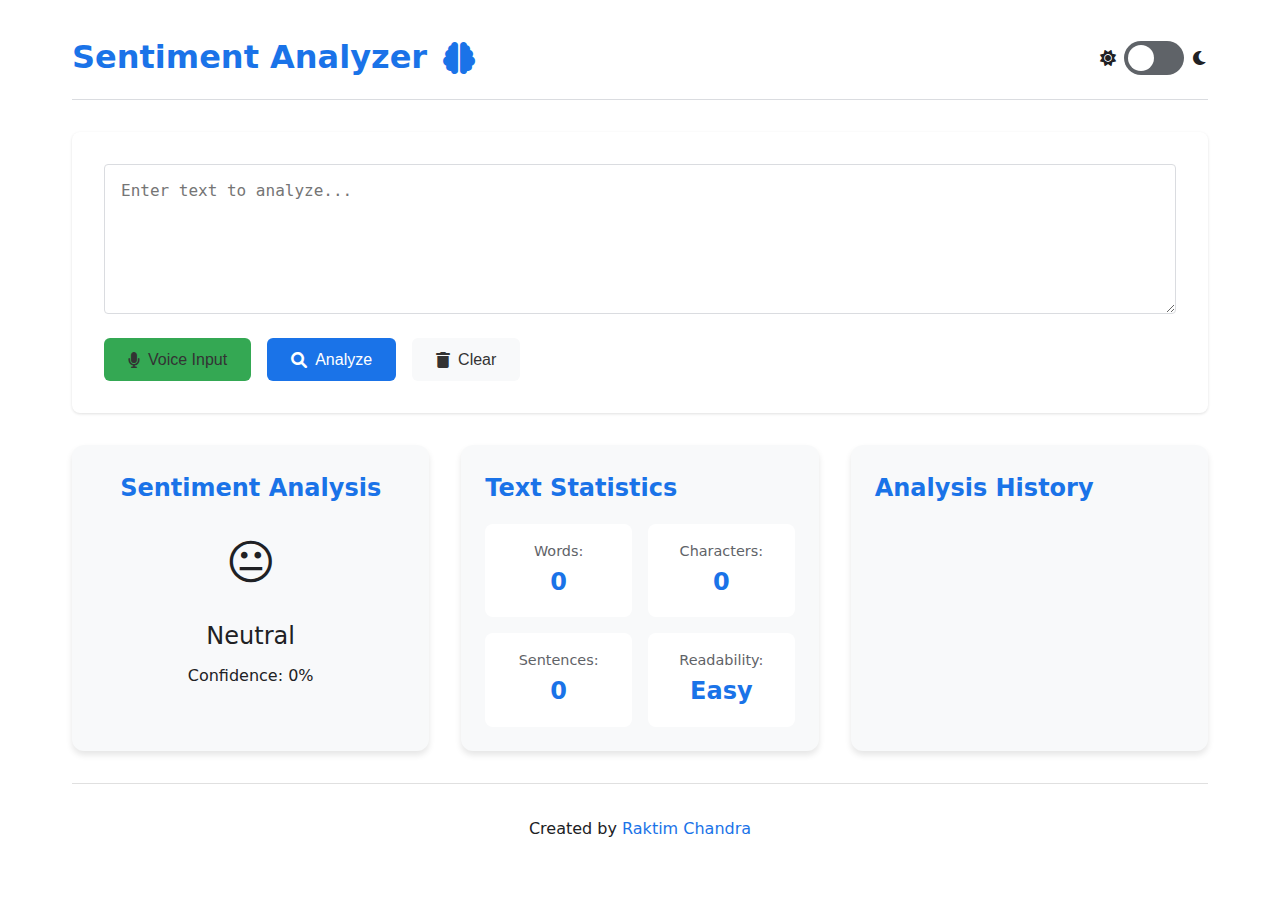
==== commit 6bb7280e: "Reorganize project to match Age Calculator's clean structure" ====
--- a/index.html
+++ b/index.html
@@ -3,105 +3,631 @@
 <head>
     <meta charset="UTF-8">
     <meta name="viewport" content="width=device-width, initial-scale=1.0">
-    <title>Enhanced Sentiment Analyzer</title>
+    <meta name="description" content="A modern sentiment analysis tool with voice input support and advanced text analytics">
+    <meta name="keywords" content="sentiment analysis, text analysis, voice input, dark mode, readability metrics">
+    <meta name="author" content="Raktim Chandra">
+    <title>Sentiment Analyzer</title>
+    <link rel="stylesheet" href="style.css">
     <link rel="stylesheet" href="https://cdnjs.cloudflare.com/ajax/libs/font-awesome/6.0.0/css/all.min.css">
-    <link rel="stylesheet" href="styles.css">
+    <!-- Open Graph tags for better sharing -->
+    <meta property="og:title" content="Sentiment Analyzer">
+    <meta property="og:description" content="Analyze text sentiment with voice input support and advanced analytics">
+    <meta property="og:url" content="https://raktimchandra.github.io/Sentiment-Analyzer/">
+    <meta property="og:type" content="website">
+    <style>
+        :root {
+            --primary-color: #1a73e8;
+            --success-color: #34a853;
+            --warning-color: #fbbc05;
+            --danger-color: #ea4335;
+            --neutral-color: #5f6368;
+            --background-light: #ffffff;
+            --text-light: #202124;
+            --card-background-light: #ffffff;
+            --border-light: #dadce0;
+            
+            --background-dark: #202124;
+            --text-dark: #e8eaed;
+            --card-background-dark: #2d2e31;
+            --border-dark: #5f6368;
+        }
+
+        [data-theme="dark"] {
+            --background: var(--background-dark);
+            --text: var(--text-dark);
+            --card-background: var(--card-background-dark);
+            --border: var(--border-dark);
+        }
+
+        [data-theme="light"] {
+            --background: var(--background-light);
+            --text: var(--text-light);
+            --card-background: var(--card-background-light);
+            --border: var(--border-light);
+        }
+
+        * {
+            margin: 0;
+            padding: 0;
+            box-sizing: border-box;
+            transition: background-color 0.3s, color 0.3s;
+        }
+
+        body {
+            font-family: 'Segoe UI', system-ui, -apple-system, sans-serif;
+            background-color: var(--background);
+            color: var(--text);
+            line-height: 1.6;
+        }
+
+        .container {
+            max-width: 1200px;
+            margin: 0 auto;
+            padding: 2rem;
+        }
+
+        header {
+            display: flex;
+            justify-content: space-between;
+            align-items: center;
+            margin-bottom: 2rem;
+            padding-bottom: 1rem;
+            border-bottom: 1px solid var(--border);
+        }
+
+        .title {
+            display: flex;
+            align-items: center;
+            gap: 1rem;
+        }
+
+        h1 {
+            color: var(--primary-color);
+            font-size: 2rem;
+        }
+
+        .controls {
+            display: flex;
+            gap: 1rem;
+            align-items: center;
+        }
+
+        .theme-toggle {
+            display: flex;
+            align-items: center;
+            gap: 0.5rem;
+        }
+
+        .switch {
+            position: relative;
+            display: inline-block;
+            width: 60px;
+            height: 34px;
+        }
+
+        .switch input {
+            opacity: 0;
+            width: 0;
+            height: 0;
+        }
+
+        .slider {
+            position: absolute;
+            cursor: pointer;
+            top: 0;
+            left: 0;
+            right: 0;
+            bottom: 0;
+            background-color: var(--neutral-color);
+            transition: .4s;
+            border-radius: 34px;
+        }
+
+        .slider:before {
+            position: absolute;
+            content: "";
+            height: 26px;
+            width: 26px;
+            left: 4px;
+            bottom: 4px;
+            background-color: white;
+            transition: .4s;
+            border-radius: 50%;
+        }
+
+        input:checked + .slider {
+            background-color: var(--primary-color);
+        }
+
+        input:checked + .slider:before {
+            transform: translateX(26px);
+        }
+
+        .input-section {
+            background-color: var(--card-background);
+            padding: 2rem;
+            border-radius: 8px;
+            box-shadow: 0 1px 3px rgba(0,0,0,0.12);
+            margin-bottom: 2rem;
+        }
+
+        .input-container {
+            display: flex;
+            gap: 1rem;
+            margin-bottom: 1rem;
+        }
+
+        textarea {
+            flex: 1;
+            min-height: 120px;
+            padding: 1rem;
+            border: 1px solid var(--border);
+            border-radius: 4px;
+            font-size: 1rem;
+            background-color: var(--background);
+            color: var(--text);
+            resize: vertical;
+        }
+
+        .button-group {
+            display: flex;
+            gap: 1rem;
+            flex-wrap: wrap;
+        }
+
+        button {
+            display: inline-flex;
+            align-items: center;
+            gap: 0.5rem;
+            padding: 0.75rem 1.5rem;
+            border: none;
+            border-radius: 4px;
+            font-size: 1rem;
+            cursor: pointer;
+            transition: all 0.3s ease;
+            background-color: var(--primary-color);
+            color: white;
+        }
+
+        button:hover {
+            opacity: 0.9;
+            transform: translateY(-1px);
+        }
+
+        button:disabled {
+            opacity: 0.6;
+            cursor: not-allowed;
+            transform: none;
+        }
+
+        #voice-btn {
+            background-color: var(--success-color);
+        }
+
+        #voice-btn.recording {
+            background-color: var(--danger-color);
+            animation: pulse 1.5s infinite;
+        }
+
+        @keyframes pulse {
+            0% { opacity: 1; }
+            50% { opacity: 0.5; }
+            100% { opacity: 1; }
+        }
+
+        .results-grid {
+            display: grid;
+            grid-template-columns: repeat(auto-fit, minmax(300px, 1fr));
+            gap: 1.5rem;
+            margin-top: 2rem;
+        }
+
+        .card {
+            background-color: var(--card-background);
+            padding: 1.5rem;
+            border-radius: 8px;
+            box-shadow: 0 1px 3px rgba(0,0,0,0.12);
+        }
+
+        .card h3 {
+            color: var(--primary-color);
+            margin-bottom: 1rem;
+            display: flex;
+            align-items: center;
+            gap: 0.5rem;
+        }
+
+        .sentiment-result {
+            text-align: center;
+        }
+
+        .emoji {
+            font-size: 3rem;
+            margin: 1rem 0;
+        }
+
+        .confidence-bar {
+            background-color: var(--border);
+            height: 24px;
+            border-radius: 12px;
+            overflow: hidden;
+            margin: 1rem 0;
+        }
+
+        .confidence-level {
+            height: 100%;
+            background-color: var(--primary-color);
+            width: 0%;
+            transition: width 0.6s ease-out;
+        }
+
+        .stats-grid {
+            display: grid;
+            grid-template-columns: repeat(2, 1fr);
+            gap: 1rem;
+        }
+
+        .stat-item {
+            background-color: var(--background);
+            padding: 1rem;
+            border-radius: 4px;
+            text-align: center;
+        }
+
+        .stat-item .value {
+            font-size: 1.5rem;
+            font-weight: bold;
+            color: var(--primary-color);
+        }
+
+        .history-list {
+            max-height: 300px;
+            overflow-y: auto;
+        }
+
+        .history-item {
+            padding: 1rem;
+            border-bottom: 1px solid var(--border);
+            display: flex;
+            justify-content: space-between;
+            align-items: center;
+        }
+
+        .history-item:last-child {
+            border-bottom: none;
+        }
+
+        .history-text {
+            flex: 1;
+            margin-right: 1rem;
+        }
+
+        .history-sentiment {
+            display: flex;
+            align-items: center;
+            gap: 0.5rem;
+        }
+
+        #loading {
+            display: none;
+            text-align: center;
+            margin: 2rem 0;
+        }
+
+        .spinner {
+            width: 40px;
+            height: 40px;
+            border: 4px solid var(--border);
+            border-top: 4px solid var(--primary-color);
+            border-radius: 50%;
+            animation: spin 1s linear infinite;
+            margin: 0 auto;
+        }
+
+        .readability-meter {
+            height: 8px;
+            background-color: var(--border);
+            border-radius: 4px;
+            margin-top: 0.5rem;
+            overflow: hidden;
+        }
+
+        .readability-level {
+            height: 100%;
+            transition: width 0.3s ease;
+        }
+
+        @keyframes spin {
+            0% { transform: rotate(0deg); }
+            100% { transform: rotate(360deg); }
+        }
+
+        @media (max-width: 768px) {
+            .container {
+                padding: 1rem;
+            }
+
+            header {
+                flex-direction: column;
+                gap: 1rem;
+            }
+
+            .results-grid {
+                grid-template-columns: 1fr;
+            }
+
+            .button-group {
+                flex-direction: column;
+            }
+
+            button {
+                width: 100%;
+            }
+        }
+    </style>
 </head>
 <body data-theme="light">
     <div class="container">
         <header>
-            <div class="title">
-                <i class="fas fa-brain fa-2x"></i>
-                <h1>Sentiment Analyzer</h1>
-            </div>
-            <div class="controls">
-                <div class="theme-toggle">
-                    <i class="fas fa-sun"></i>
-                    <label class="switch">
-                        <input type="checkbox" id="theme-switch">
-                        <span class="slider"></span>
-                    </label>
-                    <i class="fas fa-moon"></i>
-                </div>
+            <h1>Sentiment Analyzer <i class="fas fa-brain"></i></h1>
+            <div class="theme-toggle">
+                <i class="fas fa-sun"></i>
+                <label class="switch">
+                    <input type="checkbox" id="theme-toggle">
+                    <span class="slider round"></span>
+                </label>
+                <i class="fas fa-moon"></i>
             </div>
         </header>
 
         <main>
-            <div class="demo-banner">
-                <p>📝 This is a static demo version. For full features, check out the <a href="https://github.com/RaktimChandra/Sentiment-Analyzer" target="_blank">GitHub repository</a>.</p>
-            </div>
-
-            <section class="input-section">
-                <div class="input-container">
-                    <textarea id="text-input" placeholder="Enter your text here or use voice input..."></textarea>
-                </div>
+            <div class="input-section">
+                <textarea id="text-input" placeholder="Enter text to analyze..."></textarea>
                 <div class="button-group">
-                    <button onclick="analyzeSentiment()">
+                    <button id="voice-btn" class="btn">
+                        <i class="fas fa-microphone"></i> Voice Input
+                    </button>
+                    <button id="analyze-btn" class="btn primary">
                         <i class="fas fa-search"></i> Analyze
                     </button>
-                    <button id="voice-btn" onclick="toggleVoiceInput()">
-                        <i class="fas fa-microphone"></i> Voice Input
-                    </button>
-                    <button onclick="clearAll()" style="background-color: #5f6368">
+                    <button id="clear-btn" class="btn">
                         <i class="fas fa-trash"></i> Clear
                     </button>
                 </div>
-            </section>
-
-            <div id="loading">
-                <div class="spinner"></div>
-                <p>Analyzing your text...</p>
             </div>
 
-            <div class="results-grid">
-                <div class="card sentiment-result" id="sentiment-card" style="display: none;">
-                    <h3><i class="fas fa-heart"></i> Sentiment Analysis</h3>
-                    <div class="emoji" id="sentiment-emoji"></div>
-                    <h2 id="sentiment-text"></h2>
-                    <div class="confidence-bar">
-                        <div class="confidence-level"></div>
+            <div class="results-section">
+                <div class="sentiment-result">
+                    <h2>Sentiment Analysis</h2>
+                    <div id="sentiment-score">
+                        <div class="emoji">😐</div>
+                        <div class="score">Neutral</div>
+                        <div class="confidence">Confidence: 0%</div>
                     </div>
-                    <p>Confidence: <span id="confidence-value">0</span>%</p>
                 </div>
 
-                <div class="card">
-                    <h3><i class="fas fa-chart-bar"></i> Text Statistics</h3>
-                    <div class="stats-grid">
-                        <div class="stat-item">
-                            <div class="label">Words</div>
-                            <div class="value" id="word-count">0</div>
+                <div class="text-stats">
+                    <h2>Text Statistics</h2>
+                    <div id="stats-container">
+                        <div class="stat">
+                            <span class="label">Words:</span>
+                            <span class="value" id="word-count">0</span>
                         </div>
-                        <div class="stat-item">
-                            <div class="label">Characters</div>
-                            <div class="value" id="char-count">0</div>
+                        <div class="stat">
+                            <span class="label">Characters:</span>
+                            <span class="value" id="char-count">0</span>
                         </div>
-                        <div class="stat-item">
-                            <div class="label">Sentences</div>
-                            <div class="value" id="sentence-count">0</div>
+                        <div class="stat">
+                            <span class="label">Sentences:</span>
+                            <span class="value" id="sentence-count">0</span>
                         </div>
-                        <div class="stat-item">
-                            <div class="label">Unique Words</div>
-                            <div class="value" id="unique-words">0</div>
+                        <div class="stat">
+                            <span class="label">Readability:</span>
+                            <span class="value" id="readability">Easy</span>
                         </div>
                     </div>
-                    <div style="margin-top: 1rem;">
-                        <p>Readability Score</p>
-                        <div class="readability-meter">
-                            <div class="readability-level" id="readability-level"></div>
-                        </div>
-                        <p style="text-align: right; font-size: 0.9em;">
-                            <span id="readability-text">Easy to read</span>
-                        </p>
-                    </div>
                 </div>
 
-                <div class="card">
-                    <h3><i class="fas fa-history"></i> Analysis History</h3>
-                    <div class="history-list" id="history-list"></div>
+                <div class="history-section">
+                    <h2>Analysis History</h2>
+                    <div id="history-list"></div>
                 </div>
             </div>
         </main>
+
+        <footer>
+            <p>Created by <a href="https://github.com/RaktimChandra" target="_blank">Raktim Chandra</a></p>
+        </footer>
     </div>
-    <script src="sentiment.js"></script>
+    <script>
+        // Theme handling
+        const themeSwitch = document.getElementById('theme-toggle');
+        const body = document.body;
+
+        themeSwitch.addEventListener('change', () => {
+            body.setAttribute('data-theme', themeSwitch.checked ? 'dark' : 'light');
+            localStorage.setItem('theme', themeSwitch.checked ? 'dark' : 'light');
+        });
+
+        // Load saved theme
+        const savedTheme = localStorage.getItem('theme') || 'light';
+        body.setAttribute('data-theme', savedTheme);
+        themeSwitch.checked = savedTheme === 'dark';
+
+        // Voice input handling
+        let recognition = null;
+        let isRecording = false;
+
+        function initSpeechRecognition() {
+            if ('webkitSpeechRecognition' in window) {
+                recognition = new webkitSpeechRecognition();
+                recognition.continuous = false;
+                recognition.interimResults = false;
+                recognition.lang = 'en-US';
+
+                recognition.onresult = (event) => {
+                    const text = event.results[0][0].transcript;
+                    document.getElementById('text-input').value = text;
+                    analyzeSentiment();
+                };
+
+                recognition.onend = () => {
+                    toggleVoiceInput();
+                };
+
+                recognition.onerror = (event) => {
+                    console.error('Speech recognition error:', event.error);
+                    toggleVoiceInput();
+                    alert('Speech recognition error. Please try again.');
+                };
+            }
+        }
+
+        function toggleVoiceInput() {
+            if (!recognition) {
+                initSpeechRecognition();
+            }
+
+            const voiceBtn = document.getElementById('voice-btn');
+            
+            if (!isRecording) {
+                recognition.start();
+                voiceBtn.classList.add('recording');
+                voiceBtn.innerHTML = '<i class="fas fa-microphone-slash"></i> Stop Recording';
+            } else {
+                recognition.stop();
+                voiceBtn.classList.remove('recording');
+                voiceBtn.innerHTML = '<i class="fas fa-microphone"></i> Voice Input';
+            }
+            
+            isRecording = !isRecording;
+        }
+
+        // Analysis history
+        let history = JSON.parse(localStorage.getItem('analysisHistory') || '[]');
+
+        function updateHistory(analysis) {
+            history.unshift({
+                text: analysis.text,
+                sentiment: analysis.sentiment,
+                confidence: analysis.confidence,
+                timestamp: new Date().toISOString()
+            });
+
+            if (history.length > 10) history.pop();
+            localStorage.setItem('analysisHistory', JSON.stringify(history));
+            displayHistory();
+        }
+
+        function displayHistory() {
+            const historyList = document.getElementById('history-list');
+            historyList.innerHTML = history.map(item => `
+                <div class="history-item">
+                    <div class="history-text">
+                        <div>${item.text.substring(0, 50)}${item.text.length > 50 ? '...' : ''}</div>
+                        <small>${new Date(item.timestamp).toLocaleString()}</small>
+                    </div>
+                    <div class="history-sentiment">
+                        ${getEmojiForSentiment(item.sentiment)}
+                        <span>${Math.round(item.confidence * 100)}%</span>
+                    </div>
+                </div>
+            `).join('');
+        }
+
+        function getEmojiForSentiment(sentiment) {
+            switch(sentiment) {
+                case 'pos': return '😊';
+                case 'neg': return '☹️';
+                default: return '😐';
+            }
+        }
+
+        function updateReadabilityMeter(score) {
+            const level = document.getElementById('readability-level');
+            const text = document.getElementById('readability-text');
+            
+            // Score is 0-10, where lower is easier to read
+            const percentage = (score / 10) * 100;
+            level.style.width = `${percentage}%`;
+            
+            if (score <= 3) {
+                level.style.backgroundColor = '#34a853';  
+                text.textContent = 'Easy to read';
+            } else if (score <= 6) {
+                level.style.backgroundColor = '#fbbc05';  
+                text.textContent = 'Moderate';
+            } else {
+                level.style.backgroundColor = '#ea4335';  
+                text.textContent = 'Complex';
+            }
+        }
+
+        function clearAll() {
+            document.getElementById('text-input').value = '';
+            document.getElementById('sentiment-card').style.display = 'none';
+            document.getElementById('word-count').textContent = '0';
+            document.getElementById('char-count').textContent = '0';
+            document.getElementById('sentence-count').textContent = '0';
+            document.getElementById('unique-words').textContent = '0';
+            updateReadabilityMeter(0);
+        }
+
+        async function analyzeSentiment() {
+            const text = document.getElementById('text-input').value.trim();
+            if (!text) {
+                alert('Please enter some text to analyze');
+                return;
+            }
+
+            const loading = document.getElementById('loading');
+            const sentimentCard = document.getElementById('sentiment-card');
+
+            try {
+                loading.style.display = 'block';
+                sentimentCard.style.display = 'none';
+
+                const response = await fetch('http://localhost:9001/analyze', {
+                    method: 'POST',
+                    headers: {
+                        'Content-Type': 'application/json',
+                    },
+                    body: JSON.stringify({ text })
+                });
+
+                const data = await response.json();
+                
+                // Update sentiment display
+                sentimentCard.style.display = 'block';
+                document.getElementById('sentiment-emoji').textContent = getEmojiForSentiment(data.sentiment);
+                document.getElementById('sentiment-text').textContent = 
+                    data.sentiment === 'pos' ? 'Positive' : data.sentiment === 'neg' ? 'Negative' : 'Neutral';
+                
+                const confidencePercent = Math.round(data.confidence * 100);
+                document.querySelector('.confidence-level').style.width = `${confidencePercent}%`;
+                document.getElementById('confidence-value').textContent = confidencePercent;
+
+                // Update statistics
+                document.getElementById('word-count').textContent = data.stats.word_count;
+                document.getElementById('char-count').textContent = data.stats.char_count;
+                document.getElementById('sentence-count').textContent = data.stats.sentence_count;
+                document.getElementById('unique-words').textContent = data.stats.unique_words;
+                
+                // Update readability
+                updateReadabilityMeter(data.stats.readability_score);
+
+                // Update history
+                updateHistory(data);
+
+            } catch (error) {
+                alert('Error analyzing text: ' + error.message);
+            } finally {
+                loading.style.display = 'none';
+            }
+        }
+
+        // Initialize
+        displayHistory();
+    </script>
 </body>
 </html>
--- a/style.css
+++ b/style.css
@@ -0,0 +1,267 @@
+/* Variables */
+:root {
+    --primary-color: #1a73e8;
+    --text-color: #333;
+    --bg-color: #fff;
+    --card-bg: #f8f9fa;
+    --border-color: #e0e0e0;
+    --shadow-color: rgba(0, 0, 0, 0.1);
+    --positive-color: #4caf50;
+    --negative-color: #f44336;
+    --neutral-color: #757575;
+}
+
+/* Dark Theme */
+[data-theme="dark"] {
+    --text-color: #fff;
+    --bg-color: #1a1a1a;
+    --card-bg: #2d2d2d;
+    --border-color: #404040;
+    --shadow-color: rgba(0, 0, 0, 0.3);
+}
+
+/* Global Styles */
+* {
+    margin: 0;
+    padding: 0;
+    box-sizing: border-box;
+}
+
+body {
+    font-family: 'Segoe UI', Tahoma, Geneva, Verdana, sans-serif;
+    line-height: 1.6;
+    color: var(--text-color);
+    background-color: var(--bg-color);
+    transition: background-color 0.3s, color 0.3s;
+}
+
+.container {
+    max-width: 1200px;
+    margin: 0 auto;
+    padding: 2rem;
+}
+
+/* Header */
+header {
+    display: flex;
+    justify-content: space-between;
+    align-items: center;
+    margin-bottom: 2rem;
+}
+
+h1 {
+    font-size: 2.5rem;
+    color: var(--primary-color);
+    display: flex;
+    align-items: center;
+    gap: 1rem;
+}
+
+/* Theme Toggle */
+.theme-toggle {
+    display: flex;
+    align-items: center;
+    gap: 0.5rem;
+}
+
+.switch {
+    position: relative;
+    display: inline-block;
+    width: 60px;
+    height: 34px;
+}
+
+.switch input {
+    opacity: 0;
+    width: 0;
+    height: 0;
+}
+
+.slider {
+    position: absolute;
+    cursor: pointer;
+    top: 0;
+    left: 0;
+    right: 0;
+    bottom: 0;
+    background-color: var(--neutral-color);
+    transition: .4s;
+    border-radius: 34px;
+}
+
+.slider:before {
+    position: absolute;
+    content: "";
+    height: 26px;
+    width: 26px;
+    left: 4px;
+    bottom: 4px;
+    background-color: white;
+    transition: .4s;
+    border-radius: 50%;
+}
+
+input:checked + .slider {
+    background-color: var(--primary-color);
+}
+
+input:checked + .slider:before {
+    transform: translateX(26px);
+}
+
+/* Input Section */
+.input-section {
+    margin-bottom: 2rem;
+}
+
+textarea {
+    width: 100%;
+    height: 150px;
+    padding: 1rem;
+    margin-bottom: 1rem;
+    border: 2px solid var(--border-color);
+    border-radius: 8px;
+    resize: vertical;
+    font-size: 1rem;
+    background-color: var(--bg-color);
+    color: var(--text-color);
+}
+
+.button-group {
+    display: flex;
+    gap: 1rem;
+    flex-wrap: wrap;
+}
+
+.btn {
+    padding: 0.8rem 1.5rem;
+    border: none;
+    border-radius: 6px;
+    cursor: pointer;
+    font-size: 1rem;
+    display: flex;
+    align-items: center;
+    gap: 0.5rem;
+    background-color: var(--card-bg);
+    color: var(--text-color);
+    transition: transform 0.2s, box-shadow 0.2s;
+}
+
+.btn:hover {
+    transform: translateY(-2px);
+    box-shadow: 0 4px 8px var(--shadow-color);
+}
+
+.btn.primary {
+    background-color: var(--primary-color);
+    color: white;
+}
+
+/* Results Section */
+.results-section {
+    display: grid;
+    grid-template-columns: repeat(auto-fit, minmax(300px, 1fr));
+    gap: 2rem;
+}
+
+.sentiment-result, .text-stats, .history-section {
+    background-color: var(--card-bg);
+    padding: 1.5rem;
+    border-radius: 12px;
+    box-shadow: 0 4px 6px var(--shadow-color);
+}
+
+h2 {
+    margin-bottom: 1rem;
+    color: var(--primary-color);
+}
+
+/* Sentiment Score */
+#sentiment-score {
+    text-align: center;
+}
+
+.emoji {
+    font-size: 4rem;
+    margin-bottom: 1rem;
+}
+
+.score {
+    font-size: 1.5rem;
+    margin-bottom: 0.5rem;
+}
+
+/* Text Statistics */
+#stats-container {
+    display: grid;
+    grid-template-columns: repeat(auto-fit, minmax(140px, 1fr));
+    gap: 1rem;
+}
+
+.stat {
+    display: flex;
+    flex-direction: column;
+    align-items: center;
+    text-align: center;
+    padding: 1rem;
+    background-color: var(--bg-color);
+    border-radius: 8px;
+}
+
+.label {
+    font-size: 0.9rem;
+    color: var(--neutral-color);
+}
+
+.value {
+    font-size: 1.5rem;
+    font-weight: bold;
+    color: var(--primary-color);
+}
+
+/* History Section */
+#history-list {
+    max-height: 300px;
+    overflow-y: auto;
+}
+
+.history-item {
+    padding: 1rem;
+    border-bottom: 1px solid var(--border-color);
+}
+
+.history-item:last-child {
+    border-bottom: none;
+}
+
+/* Footer */
+footer {
+    text-align: center;
+    margin-top: 2rem;
+    padding-top: 2rem;
+    border-top: 1px solid var(--border-color);
+}
+
+footer a {
+    color: var(--primary-color);
+    text-decoration: none;
+}
+
+footer a:hover {
+    text-decoration: underline;
+}
+
+/* Responsive Design */
+@media (max-width: 768px) {
+    .container {
+        padding: 1rem;
+    }
+
+    h1 {
+        font-size: 2rem;
+    }
+
+    .results-section {
+        grid-template-columns: 1fr;
+    }
+}
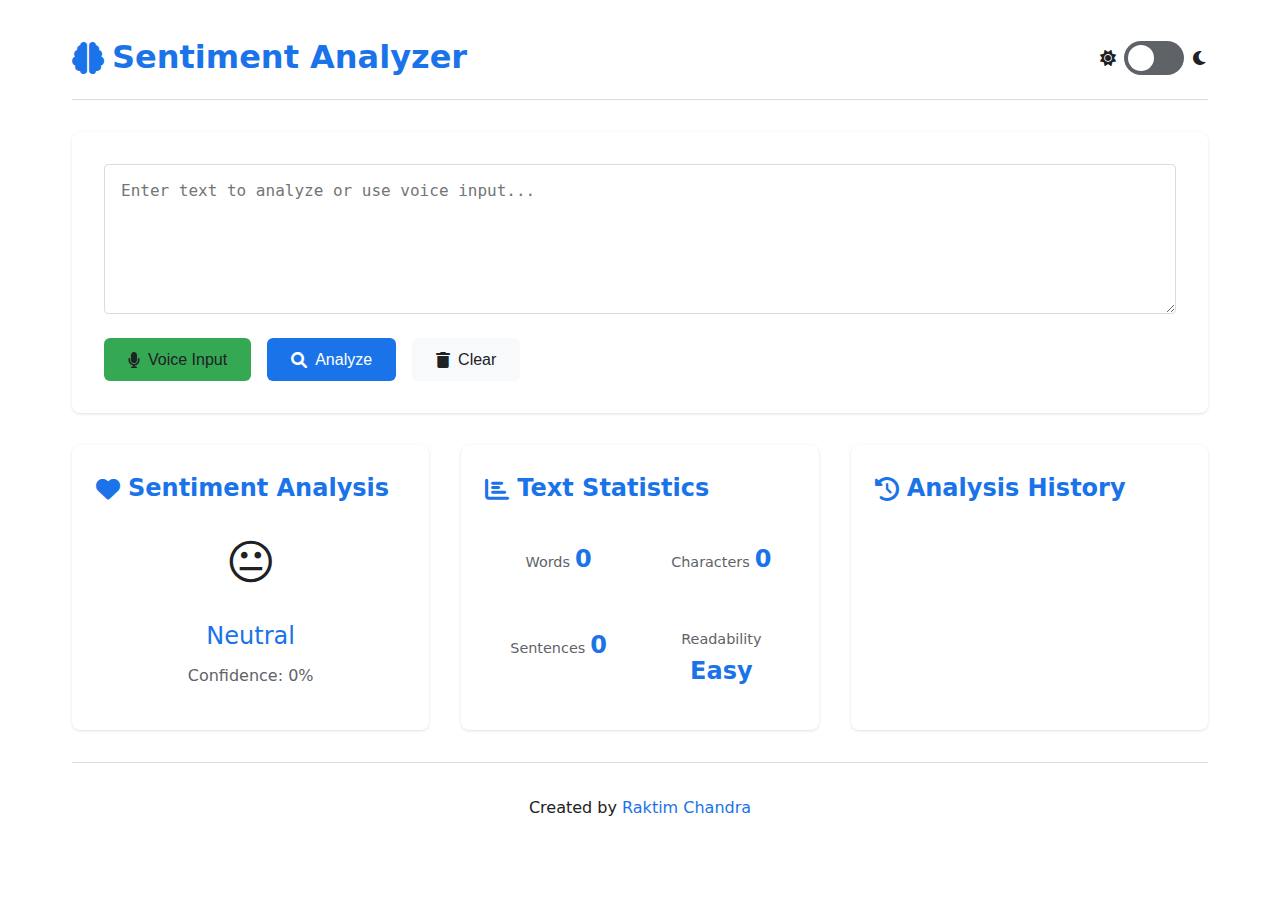
==== commit fb500af6: "Fix button functionality and improve UI following Age Calculator pattern" ====
--- a/index.html
+++ b/index.html
@@ -7,13 +7,8 @@
     <meta name="keywords" content="sentiment analysis, text analysis, voice input, dark mode, readability metrics">
     <meta name="author" content="Raktim Chandra">
     <title>Sentiment Analyzer</title>
+    <link rel="stylesheet" href="https://cdnjs.cloudflare.com/ajax/libs/font-awesome/6.0.0/css/all.min.css">
     <link rel="stylesheet" href="style.css">
-    <link rel="stylesheet" href="https://cdnjs.cloudflare.com/ajax/libs/font-awesome/6.0.0/css/all.min.css">
-    <!-- Open Graph tags for better sharing -->
-    <meta property="og:title" content="Sentiment Analyzer">
-    <meta property="og:description" content="Analyze text sentiment with voice input support and advanced analytics">
-    <meta property="og:url" content="https://raktimchandra.github.io/Sentiment-Analyzer/">
-    <meta property="og:type" content="website">
     <style>
         :root {
             --primary-color: #1a73e8;
@@ -369,12 +364,12 @@
 <body data-theme="light">
     <div class="container">
         <header>
-            <h1>Sentiment Analyzer <i class="fas fa-brain"></i></h1>
+            <h1><i class="fas fa-brain"></i> Sentiment Analyzer</h1>
             <div class="theme-toggle">
                 <i class="fas fa-sun"></i>
                 <label class="switch">
                     <input type="checkbox" id="theme-toggle">
-                    <span class="slider round"></span>
+                    <span class="slider"></span>
                 </label>
                 <i class="fas fa-moon"></i>
             </div>
@@ -382,7 +377,7 @@
 
         <main>
             <div class="input-section">
-                <textarea id="text-input" placeholder="Enter text to analyze..."></textarea>
+                <textarea id="text-input" placeholder="Enter text to analyze or use voice input..."></textarea>
                 <div class="button-group">
                     <button id="voice-btn" class="btn">
                         <i class="fas fa-microphone"></i> Voice Input
@@ -397,8 +392,8 @@
             </div>
 
             <div class="results-section">
-                <div class="sentiment-result">
-                    <h2>Sentiment Analysis</h2>
+                <div class="sentiment-result card">
+                    <h2><i class="fas fa-heart"></i> Sentiment Analysis</h2>
                     <div id="sentiment-score">
                         <div class="emoji">😐</div>
                         <div class="score">Neutral</div>
@@ -406,30 +401,30 @@
                     </div>
                 </div>
 
-                <div class="text-stats">
-                    <h2>Text Statistics</h2>
+                <div class="text-stats card">
+                    <h2><i class="fas fa-chart-bar"></i> Text Statistics</h2>
                     <div id="stats-container">
                         <div class="stat">
-                            <span class="label">Words:</span>
+                            <span class="label">Words</span>
                             <span class="value" id="word-count">0</span>
                         </div>
                         <div class="stat">
-                            <span class="label">Characters:</span>
+                            <span class="label">Characters</span>
                             <span class="value" id="char-count">0</span>
                         </div>
                         <div class="stat">
-                            <span class="label">Sentences:</span>
+                            <span class="label">Sentences</span>
                             <span class="value" id="sentence-count">0</span>
                         </div>
                         <div class="stat">
-                            <span class="label">Readability:</span>
+                            <span class="label">Readability</span>
                             <span class="value" id="readability">Easy</span>
                         </div>
                     </div>
                 </div>
 
-                <div class="history-section">
-                    <h2>Analysis History</h2>
+                <div class="history-section card">
+                    <h2><i class="fas fa-history"></i> Analysis History</h2>
                     <div id="history-list"></div>
                 </div>
             </div>
--- a/style.css
+++ b/style.css
@@ -1,22 +1,22 @@
 /* Variables */
 :root {
     --primary-color: #1a73e8;
-    --text-color: #333;
-    --bg-color: #fff;
+    --text-color: #202124;
+    --bg-color: #ffffff;
     --card-bg: #f8f9fa;
-    --border-color: #e0e0e0;
+    --border-color: #dadce0;
     --shadow-color: rgba(0, 0, 0, 0.1);
-    --positive-color: #4caf50;
-    --negative-color: #f44336;
-    --neutral-color: #757575;
+    --positive-color: #34a853;
+    --negative-color: #ea4335;
+    --neutral-color: #5f6368;
 }
 
 /* Dark Theme */
 [data-theme="dark"] {
-    --text-color: #fff;
-    --bg-color: #1a1a1a;
-    --card-bg: #2d2d2d;
-    --border-color: #404040;
+    --text-color: #e8eaed;
+    --bg-color: #202124;
+    --card-bg: #2d2e31;
+    --border-color: #5f6368;
     --shadow-color: rgba(0, 0, 0, 0.3);
 }
 
@@ -28,10 +28,10 @@
 }
 
 body {
-    font-family: 'Segoe UI', Tahoma, Geneva, Verdana, sans-serif;
+    font-family: 'Segoe UI', system-ui, -apple-system, sans-serif;
+    background-color: var(--bg-color);
+    color: var(--text-color);
     line-height: 1.6;
-    color: var(--text-color);
-    background-color: var(--bg-color);
     transition: background-color 0.3s, color 0.3s;
 }
 
@@ -47,14 +47,16 @@
     justify-content: space-between;
     align-items: center;
     margin-bottom: 2rem;
+    padding-bottom: 1rem;
+    border-bottom: 1px solid var(--border-color);
 }
 
 h1 {
-    font-size: 2.5rem;
-    color: var(--primary-color);
-    display: flex;
-    align-items: center;
-    gap: 1rem;
+    color: var(--primary-color);
+    font-size: 2rem;
+    display: flex;
+    align-items: center;
+    gap: 0.5rem;
 }
 
 /* Theme Toggle */
@@ -125,6 +127,12 @@
     font-size: 1rem;
     background-color: var(--bg-color);
     color: var(--text-color);
+    transition: border-color 0.3s;
+}
+
+textarea:focus {
+    outline: none;
+    border-color: var(--primary-color);
 }
 
 .button-group {
@@ -164,7 +172,7 @@
     gap: 2rem;
 }
 
-.sentiment-result, .text-stats, .history-section {
+.card {
     background-color: var(--card-bg);
     padding: 1.5rem;
     border-radius: 12px;
@@ -172,8 +180,11 @@
 }
 
 h2 {
+    color: var(--primary-color);
     margin-bottom: 1rem;
-    color: var(--primary-color);
+    display: flex;
+    align-items: center;
+    gap: 0.5rem;
 }
 
 /* Sentiment Score */
@@ -189,6 +200,11 @@
 .score {
     font-size: 1.5rem;
     margin-bottom: 0.5rem;
+    color: var(--primary-color);
+}
+
+.confidence {
+    color: var(--neutral-color);
 }
 
 /* Text Statistics */
@@ -199,9 +215,6 @@
 }
 
 .stat {
-    display: flex;
-    flex-direction: column;
-    align-items: center;
     text-align: center;
     padding: 1rem;
     background-color: var(--bg-color);
@@ -209,14 +222,15 @@
 }
 
 .label {
+    color: var(--neutral-color);
     font-size: 0.9rem;
-    color: var(--neutral-color);
 }
 
 .value {
     font-size: 1.5rem;
     font-weight: bold;
     color: var(--primary-color);
+    margin-top: 0.5rem;
 }
 
 /* History Section */
@@ -228,10 +242,17 @@
 .history-item {
     padding: 1rem;
     border-bottom: 1px solid var(--border-color);
+    display: flex;
+    flex-direction: column;
+    gap: 0.5rem;
 }
 
 .history-item:last-child {
     border-bottom: none;
+}
+
+.history-item small {
+    color: var(--neutral-color);
 }
 
 /* Footer */
@@ -258,7 +279,16 @@
     }
 
     h1 {
-        font-size: 2rem;
+        font-size: 1.5rem;
+    }
+
+    .button-group {
+        flex-direction: column;
+    }
+
+    .btn {
+        width: 100%;
+        justify-content: center;
     }
 
     .results-section {
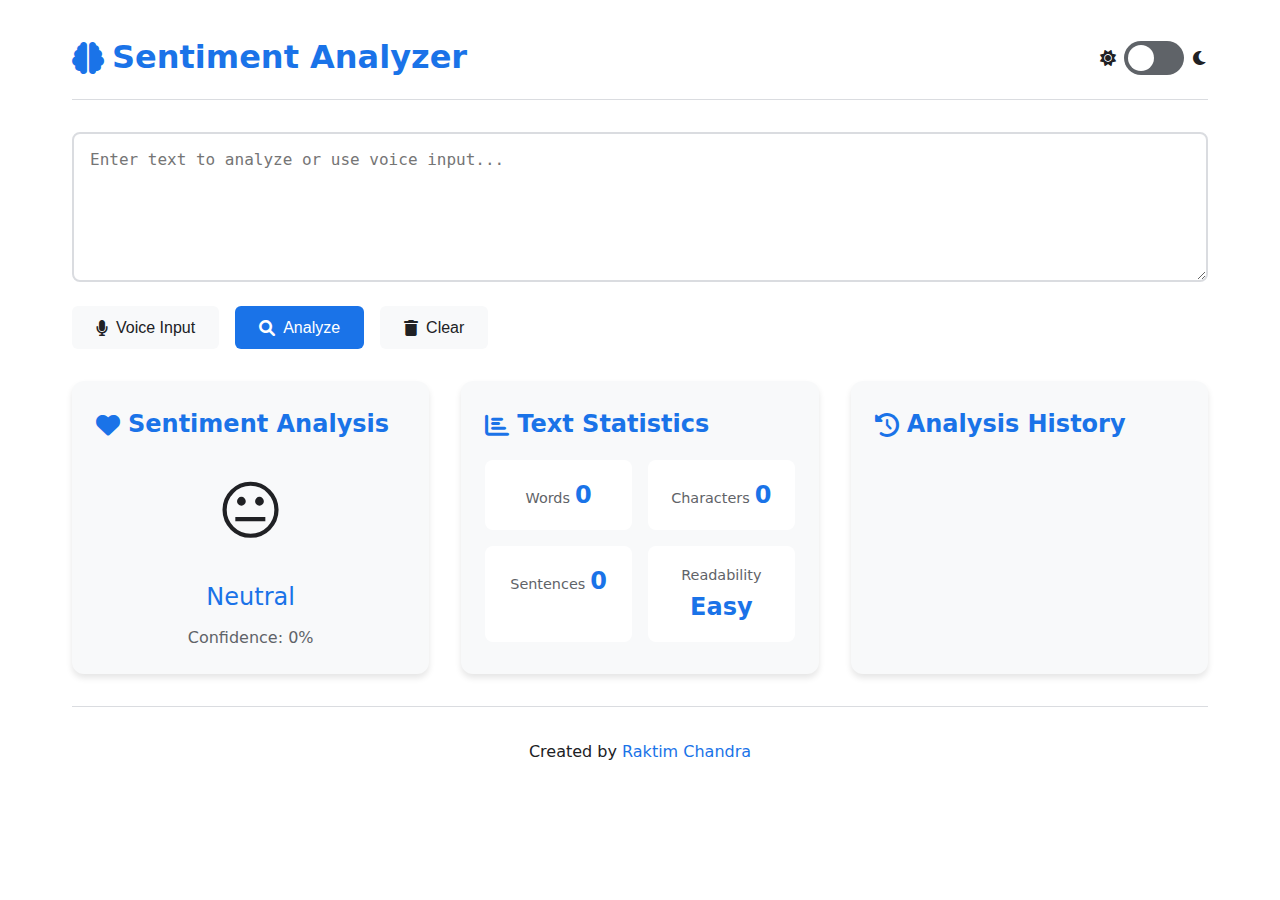
==== commit 7c83666b: "Clean up HTML by removing inline styles to match Age Calculator structure" ====
--- a/index.html
+++ b/index.html
@@ -9,357 +9,6 @@
     <title>Sentiment Analyzer</title>
     <link rel="stylesheet" href="https://cdnjs.cloudflare.com/ajax/libs/font-awesome/6.0.0/css/all.min.css">
     <link rel="stylesheet" href="style.css">
-    <style>
-        :root {
-            --primary-color: #1a73e8;
-            --success-color: #34a853;
-            --warning-color: #fbbc05;
-            --danger-color: #ea4335;
-            --neutral-color: #5f6368;
-            --background-light: #ffffff;
-            --text-light: #202124;
-            --card-background-light: #ffffff;
-            --border-light: #dadce0;
-            
-            --background-dark: #202124;
-            --text-dark: #e8eaed;
-            --card-background-dark: #2d2e31;
-            --border-dark: #5f6368;
-        }
-
-        [data-theme="dark"] {
-            --background: var(--background-dark);
-            --text: var(--text-dark);
-            --card-background: var(--card-background-dark);
-            --border: var(--border-dark);
-        }
-
-        [data-theme="light"] {
-            --background: var(--background-light);
-            --text: var(--text-light);
-            --card-background: var(--card-background-light);
-            --border: var(--border-light);
-        }
-
-        * {
-            margin: 0;
-            padding: 0;
-            box-sizing: border-box;
-            transition: background-color 0.3s, color 0.3s;
-        }
-
-        body {
-            font-family: 'Segoe UI', system-ui, -apple-system, sans-serif;
-            background-color: var(--background);
-            color: var(--text);
-            line-height: 1.6;
-        }
-
-        .container {
-            max-width: 1200px;
-            margin: 0 auto;
-            padding: 2rem;
-        }
-
-        header {
-            display: flex;
-            justify-content: space-between;
-            align-items: center;
-            margin-bottom: 2rem;
-            padding-bottom: 1rem;
-            border-bottom: 1px solid var(--border);
-        }
-
-        .title {
-            display: flex;
-            align-items: center;
-            gap: 1rem;
-        }
-
-        h1 {
-            color: var(--primary-color);
-            font-size: 2rem;
-        }
-
-        .controls {
-            display: flex;
-            gap: 1rem;
-            align-items: center;
-        }
-
-        .theme-toggle {
-            display: flex;
-            align-items: center;
-            gap: 0.5rem;
-        }
-
-        .switch {
-            position: relative;
-            display: inline-block;
-            width: 60px;
-            height: 34px;
-        }
-
-        .switch input {
-            opacity: 0;
-            width: 0;
-            height: 0;
-        }
-
-        .slider {
-            position: absolute;
-            cursor: pointer;
-            top: 0;
-            left: 0;
-            right: 0;
-            bottom: 0;
-            background-color: var(--neutral-color);
-            transition: .4s;
-            border-radius: 34px;
-        }
-
-        .slider:before {
-            position: absolute;
-            content: "";
-            height: 26px;
-            width: 26px;
-            left: 4px;
-            bottom: 4px;
-            background-color: white;
-            transition: .4s;
-            border-radius: 50%;
-        }
-
-        input:checked + .slider {
-            background-color: var(--primary-color);
-        }
-
-        input:checked + .slider:before {
-            transform: translateX(26px);
-        }
-
-        .input-section {
-            background-color: var(--card-background);
-            padding: 2rem;
-            border-radius: 8px;
-            box-shadow: 0 1px 3px rgba(0,0,0,0.12);
-            margin-bottom: 2rem;
-        }
-
-        .input-container {
-            display: flex;
-            gap: 1rem;
-            margin-bottom: 1rem;
-        }
-
-        textarea {
-            flex: 1;
-            min-height: 120px;
-            padding: 1rem;
-            border: 1px solid var(--border);
-            border-radius: 4px;
-            font-size: 1rem;
-            background-color: var(--background);
-            color: var(--text);
-            resize: vertical;
-        }
-
-        .button-group {
-            display: flex;
-            gap: 1rem;
-            flex-wrap: wrap;
-        }
-
-        button {
-            display: inline-flex;
-            align-items: center;
-            gap: 0.5rem;
-            padding: 0.75rem 1.5rem;
-            border: none;
-            border-radius: 4px;
-            font-size: 1rem;
-            cursor: pointer;
-            transition: all 0.3s ease;
-            background-color: var(--primary-color);
-            color: white;
-        }
-
-        button:hover {
-            opacity: 0.9;
-            transform: translateY(-1px);
-        }
-
-        button:disabled {
-            opacity: 0.6;
-            cursor: not-allowed;
-            transform: none;
-        }
-
-        #voice-btn {
-            background-color: var(--success-color);
-        }
-
-        #voice-btn.recording {
-            background-color: var(--danger-color);
-            animation: pulse 1.5s infinite;
-        }
-
-        @keyframes pulse {
-            0% { opacity: 1; }
-            50% { opacity: 0.5; }
-            100% { opacity: 1; }
-        }
-
-        .results-grid {
-            display: grid;
-            grid-template-columns: repeat(auto-fit, minmax(300px, 1fr));
-            gap: 1.5rem;
-            margin-top: 2rem;
-        }
-
-        .card {
-            background-color: var(--card-background);
-            padding: 1.5rem;
-            border-radius: 8px;
-            box-shadow: 0 1px 3px rgba(0,0,0,0.12);
-        }
-
-        .card h3 {
-            color: var(--primary-color);
-            margin-bottom: 1rem;
-            display: flex;
-            align-items: center;
-            gap: 0.5rem;
-        }
-
-        .sentiment-result {
-            text-align: center;
-        }
-
-        .emoji {
-            font-size: 3rem;
-            margin: 1rem 0;
-        }
-
-        .confidence-bar {
-            background-color: var(--border);
-            height: 24px;
-            border-radius: 12px;
-            overflow: hidden;
-            margin: 1rem 0;
-        }
-
-        .confidence-level {
-            height: 100%;
-            background-color: var(--primary-color);
-            width: 0%;
-            transition: width 0.6s ease-out;
-        }
-
-        .stats-grid {
-            display: grid;
-            grid-template-columns: repeat(2, 1fr);
-            gap: 1rem;
-        }
-
-        .stat-item {
-            background-color: var(--background);
-            padding: 1rem;
-            border-radius: 4px;
-            text-align: center;
-        }
-
-        .stat-item .value {
-            font-size: 1.5rem;
-            font-weight: bold;
-            color: var(--primary-color);
-        }
-
-        .history-list {
-            max-height: 300px;
-            overflow-y: auto;
-        }
-
-        .history-item {
-            padding: 1rem;
-            border-bottom: 1px solid var(--border);
-            display: flex;
-            justify-content: space-between;
-            align-items: center;
-        }
-
-        .history-item:last-child {
-            border-bottom: none;
-        }
-
-        .history-text {
-            flex: 1;
-            margin-right: 1rem;
-        }
-
-        .history-sentiment {
-            display: flex;
-            align-items: center;
-            gap: 0.5rem;
-        }
-
-        #loading {
-            display: none;
-            text-align: center;
-            margin: 2rem 0;
-        }
-
-        .spinner {
-            width: 40px;
-            height: 40px;
-            border: 4px solid var(--border);
-            border-top: 4px solid var(--primary-color);
-            border-radius: 50%;
-            animation: spin 1s linear infinite;
-            margin: 0 auto;
-        }
-
-        .readability-meter {
-            height: 8px;
-            background-color: var(--border);
-            border-radius: 4px;
-            margin-top: 0.5rem;
-            overflow: hidden;
-        }
-
-        .readability-level {
-            height: 100%;
-            transition: width 0.3s ease;
-        }
-
-        @keyframes spin {
-            0% { transform: rotate(0deg); }
-            100% { transform: rotate(360deg); }
-        }
-
-        @media (max-width: 768px) {
-            .container {
-                padding: 1rem;
-            }
-
-            header {
-                flex-direction: column;
-                gap: 1rem;
-            }
-
-            .results-grid {
-                grid-template-columns: 1fr;
-            }
-
-            .button-group {
-                flex-direction: column;
-            }
-
-            button {
-                width: 100%;
-            }
-        }
-    </style>
 </head>
 <body data-theme="light">
     <div class="container">
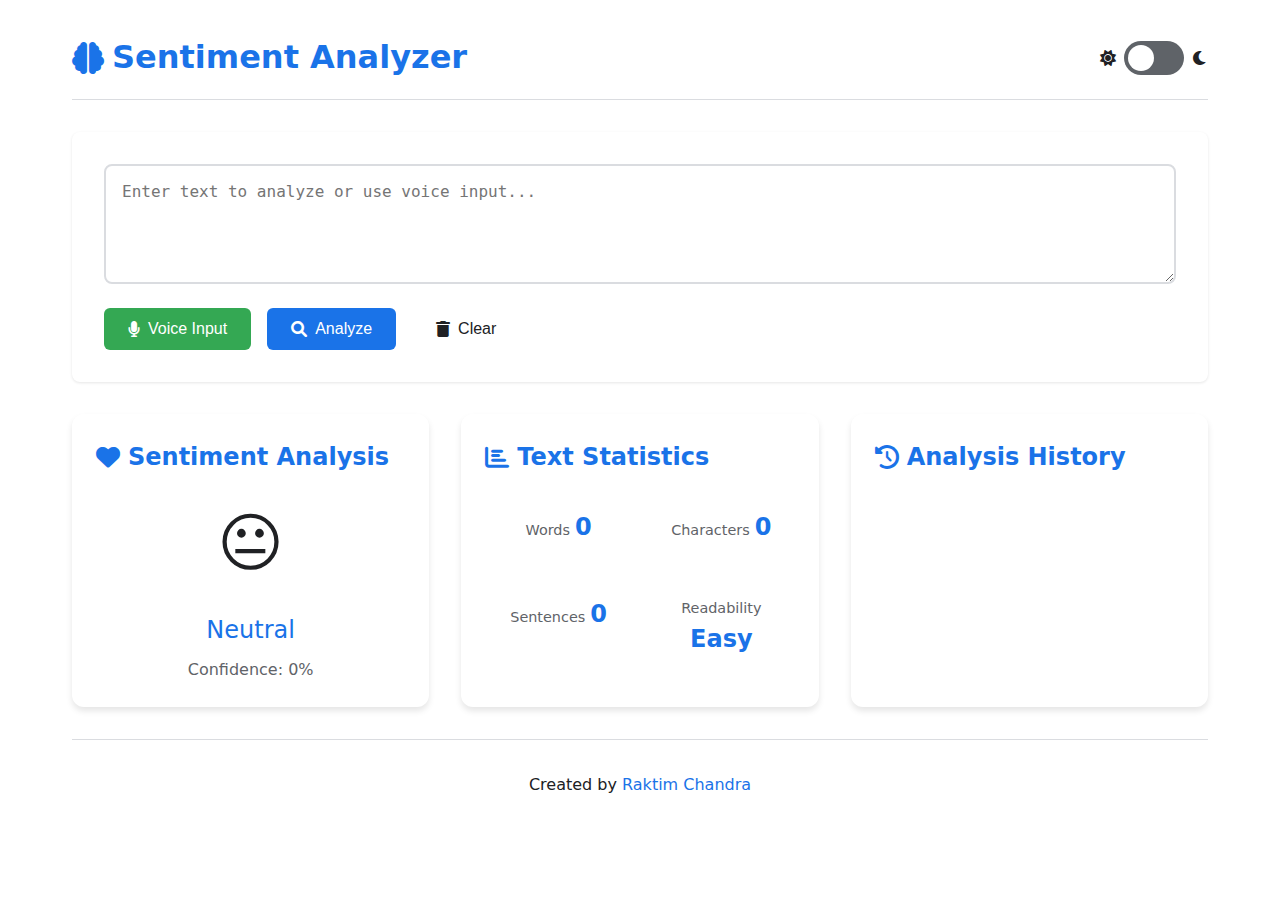
==== commit 089fad15: "Enhanced sentiment analyzer functionality with improved debugging and initialization. Added comprehe" ====
--- a/index.html
+++ b/index.html
@@ -9,6 +9,7 @@
     <title>Sentiment Analyzer</title>
     <link rel="stylesheet" href="https://cdnjs.cloudflare.com/ajax/libs/font-awesome/6.0.0/css/all.min.css">
     <link rel="stylesheet" href="style.css">
+    <script src="script.js" defer></script>
 </head>
 <body data-theme="light">
     <div class="container">
@@ -83,195 +84,5 @@
             <p>Created by <a href="https://github.com/RaktimChandra" target="_blank">Raktim Chandra</a></p>
         </footer>
     </div>
-    <script>
-        // Theme handling
-        const themeSwitch = document.getElementById('theme-toggle');
-        const body = document.body;
-
-        themeSwitch.addEventListener('change', () => {
-            body.setAttribute('data-theme', themeSwitch.checked ? 'dark' : 'light');
-            localStorage.setItem('theme', themeSwitch.checked ? 'dark' : 'light');
-        });
-
-        // Load saved theme
-        const savedTheme = localStorage.getItem('theme') || 'light';
-        body.setAttribute('data-theme', savedTheme);
-        themeSwitch.checked = savedTheme === 'dark';
-
-        // Voice input handling
-        let recognition = null;
-        let isRecording = false;
-
-        function initSpeechRecognition() {
-            if ('webkitSpeechRecognition' in window) {
-                recognition = new webkitSpeechRecognition();
-                recognition.continuous = false;
-                recognition.interimResults = false;
-                recognition.lang = 'en-US';
-
-                recognition.onresult = (event) => {
-                    const text = event.results[0][0].transcript;
-                    document.getElementById('text-input').value = text;
-                    analyzeSentiment();
-                };
-
-                recognition.onend = () => {
-                    toggleVoiceInput();
-                };
-
-                recognition.onerror = (event) => {
-                    console.error('Speech recognition error:', event.error);
-                    toggleVoiceInput();
-                    alert('Speech recognition error. Please try again.');
-                };
-            }
-        }
-
-        function toggleVoiceInput() {
-            if (!recognition) {
-                initSpeechRecognition();
-            }
-
-            const voiceBtn = document.getElementById('voice-btn');
-            
-            if (!isRecording) {
-                recognition.start();
-                voiceBtn.classList.add('recording');
-                voiceBtn.innerHTML = '<i class="fas fa-microphone-slash"></i> Stop Recording';
-            } else {
-                recognition.stop();
-                voiceBtn.classList.remove('recording');
-                voiceBtn.innerHTML = '<i class="fas fa-microphone"></i> Voice Input';
-            }
-            
-            isRecording = !isRecording;
-        }
-
-        // Analysis history
-        let history = JSON.parse(localStorage.getItem('analysisHistory') || '[]');
-
-        function updateHistory(analysis) {
-            history.unshift({
-                text: analysis.text,
-                sentiment: analysis.sentiment,
-                confidence: analysis.confidence,
-                timestamp: new Date().toISOString()
-            });
-
-            if (history.length > 10) history.pop();
-            localStorage.setItem('analysisHistory', JSON.stringify(history));
-            displayHistory();
-        }
-
-        function displayHistory() {
-            const historyList = document.getElementById('history-list');
-            historyList.innerHTML = history.map(item => `
-                <div class="history-item">
-                    <div class="history-text">
-                        <div>${item.text.substring(0, 50)}${item.text.length > 50 ? '...' : ''}</div>
-                        <small>${new Date(item.timestamp).toLocaleString()}</small>
-                    </div>
-                    <div class="history-sentiment">
-                        ${getEmojiForSentiment(item.sentiment)}
-                        <span>${Math.round(item.confidence * 100)}%</span>
-                    </div>
-                </div>
-            `).join('');
-        }
-
-        function getEmojiForSentiment(sentiment) {
-            switch(sentiment) {
-                case 'pos': return '😊';
-                case 'neg': return '☹️';
-                default: return '😐';
-            }
-        }
-
-        function updateReadabilityMeter(score) {
-            const level = document.getElementById('readability-level');
-            const text = document.getElementById('readability-text');
-            
-            // Score is 0-10, where lower is easier to read
-            const percentage = (score / 10) * 100;
-            level.style.width = `${percentage}%`;
-            
-            if (score <= 3) {
-                level.style.backgroundColor = '#34a853';  
-                text.textContent = 'Easy to read';
-            } else if (score <= 6) {
-                level.style.backgroundColor = '#fbbc05';  
-                text.textContent = 'Moderate';
-            } else {
-                level.style.backgroundColor = '#ea4335';  
-                text.textContent = 'Complex';
-            }
-        }
-
-        function clearAll() {
-            document.getElementById('text-input').value = '';
-            document.getElementById('sentiment-card').style.display = 'none';
-            document.getElementById('word-count').textContent = '0';
-            document.getElementById('char-count').textContent = '0';
-            document.getElementById('sentence-count').textContent = '0';
-            document.getElementById('unique-words').textContent = '0';
-            updateReadabilityMeter(0);
-        }
-
-        async function analyzeSentiment() {
-            const text = document.getElementById('text-input').value.trim();
-            if (!text) {
-                alert('Please enter some text to analyze');
-                return;
-            }
-
-            const loading = document.getElementById('loading');
-            const sentimentCard = document.getElementById('sentiment-card');
-
-            try {
-                loading.style.display = 'block';
-                sentimentCard.style.display = 'none';
-
-                const response = await fetch('http://localhost:9001/analyze', {
-                    method: 'POST',
-                    headers: {
-                        'Content-Type': 'application/json',
-                    },
-                    body: JSON.stringify({ text })
-                });
-
-                const data = await response.json();
-                
-                // Update sentiment display
-                sentimentCard.style.display = 'block';
-                document.getElementById('sentiment-emoji').textContent = getEmojiForSentiment(data.sentiment);
-                document.getElementById('sentiment-text').textContent = 
-                    data.sentiment === 'pos' ? 'Positive' : data.sentiment === 'neg' ? 'Negative' : 'Neutral';
-                
-                const confidencePercent = Math.round(data.confidence * 100);
-                document.querySelector('.confidence-level').style.width = `${confidencePercent}%`;
-                document.getElementById('confidence-value').textContent = confidencePercent;
-
-                // Update statistics
-                document.getElementById('word-count').textContent = data.stats.word_count;
-                document.getElementById('char-count').textContent = data.stats.char_count;
-                document.getElementById('sentence-count').textContent = data.stats.sentence_count;
-                document.getElementById('unique-words').textContent = data.stats.unique_words;
-                
-                // Update readability
-                updateReadabilityMeter(data.stats.readability_score);
-
-                // Update history
-                updateHistory(data);
-
-            } catch (error) {
-                alert('Error analyzing text: ' + error.message);
-            } finally {
-                loading.style.display = 'none';
-            }
-        }
-
-        // Initialize
-        displayHistory();
-    </script>
 </body>
 </html>
--- a/style.css
+++ b/style.css
@@ -1,40 +1,46 @@
-/* Variables */
 :root {
     --primary-color: #1a73e8;
-    --text-color: #202124;
-    --bg-color: #ffffff;
-    --card-bg: #f8f9fa;
-    --border-color: #dadce0;
+    --success-color: #34a853;
+    --warning-color: #fbbc05;
+    --danger-color: #ea4335;
+    --neutral-color: #5f6368;
+    --background-light: #ffffff;
+    --text-light: #202124;
+    --card-background-light: #ffffff;
+    --border-light: #dadce0;
     --shadow-color: rgba(0, 0, 0, 0.1);
-    --positive-color: #34a853;
-    --negative-color: #ea4335;
-    --neutral-color: #5f6368;
-}
-
-/* Dark Theme */
-[data-theme="dark"] {
-    --text-color: #e8eaed;
-    --bg-color: #202124;
-    --card-bg: #2d2e31;
-    --border-color: #5f6368;
-    --shadow-color: rgba(0, 0, 0, 0.3);
-}
-
-/* Global Styles */
+    
+    --background-dark: #202124;
+    --text-dark: #e8eaed;
+    --card-background-dark: #2d2e31;
+    --border-dark: #5f6368;
+}
+
+body {
+    --background: var(--background-light);
+    --text: var(--text-light);
+    --card-background: var(--card-background-light);
+    --border: var(--border-light);
+    background-color: var(--background);
+    color: var(--text);
+    font-family: 'Segoe UI', system-ui, -apple-system, sans-serif;
+    line-height: 1.6;
+    transition: background-color 0.3s, color 0.3s;
+}
+
+body[data-theme="dark"] {
+    --background: var(--background-dark);
+    --text: var(--text-dark);
+    --card-background: var(--card-background-dark);
+    --border: var(--border-dark);
+}
+
 * {
     margin: 0;
     padding: 0;
     box-sizing: border-box;
 }
 
-body {
-    font-family: 'Segoe UI', system-ui, -apple-system, sans-serif;
-    background-color: var(--bg-color);
-    color: var(--text-color);
-    line-height: 1.6;
-    transition: background-color 0.3s, color 0.3s;
-}
-
 .container {
     max-width: 1200px;
     margin: 0 auto;
@@ -48,7 +54,7 @@
     align-items: center;
     margin-bottom: 2rem;
     padding-bottom: 1rem;
-    border-bottom: 1px solid var(--border-color);
+    border-bottom: 1px solid var(--border);
 }
 
 h1 {
@@ -113,20 +119,24 @@
 
 /* Input Section */
 .input-section {
+    background-color: var(--card-background);
+    padding: 2rem;
+    border-radius: 8px;
+    box-shadow: 0 1px 3px var(--shadow-color);
     margin-bottom: 2rem;
 }
 
 textarea {
     width: 100%;
-    height: 150px;
+    min-height: 120px;
     padding: 1rem;
+    border: 2px solid var(--border);
+    border-radius: 8px;
+    font-size: 1rem;
+    background-color: var(--background);
+    color: var(--text);
+    resize: vertical;
     margin-bottom: 1rem;
-    border: 2px solid var(--border-color);
-    border-radius: 8px;
-    resize: vertical;
-    font-size: 1rem;
-    background-color: var(--bg-color);
-    color: var(--text-color);
     transition: border-color 0.3s;
 }
 
@@ -142,17 +152,17 @@
 }
 
 .btn {
-    padding: 0.8rem 1.5rem;
+    display: inline-flex;
+    align-items: center;
+    gap: 0.5rem;
+    padding: 0.75rem 1.5rem;
     border: none;
     border-radius: 6px;
+    font-size: 1rem;
     cursor: pointer;
-    font-size: 1rem;
-    display: flex;
-    align-items: center;
-    gap: 0.5rem;
-    background-color: var(--card-bg);
-    color: var(--text-color);
-    transition: transform 0.2s, box-shadow 0.2s;
+    transition: all 0.3s ease;
+    background-color: var(--card-background);
+    color: var(--text);
 }
 
 .btn:hover {
@@ -163,6 +173,16 @@
 .btn.primary {
     background-color: var(--primary-color);
     color: white;
+}
+
+#voice-btn {
+    background-color: var(--success-color);
+    color: white;
+}
+
+#voice-btn.recording {
+    background-color: var(--danger-color);
+    animation: pulse 1.5s infinite;
 }
 
 /* Results Section */
@@ -173,7 +193,7 @@
 }
 
 .card {
-    background-color: var(--card-bg);
+    background-color: var(--card-background);
     padding: 1.5rem;
     border-radius: 12px;
     box-shadow: 0 4px 6px var(--shadow-color);
@@ -217,7 +237,7 @@
 .stat {
     text-align: center;
     padding: 1rem;
-    background-color: var(--bg-color);
+    background-color: var(--background);
     border-radius: 8px;
 }
 
@@ -241,7 +261,7 @@
 
 .history-item {
     padding: 1rem;
-    border-bottom: 1px solid var(--border-color);
+    border-bottom: 1px solid var(--border);
     display: flex;
     flex-direction: column;
     gap: 0.5rem;
@@ -260,7 +280,7 @@
     text-align: center;
     margin-top: 2rem;
     padding-top: 2rem;
-    border-top: 1px solid var(--border-color);
+    border-top: 1px solid var(--border);
 }
 
 footer a {
@@ -270,6 +290,13 @@
 
 footer a:hover {
     text-decoration: underline;
+}
+
+/* Animations */
+@keyframes pulse {
+    0% { opacity: 1; }
+    50% { opacity: 0.5; }
+    100% { opacity: 1; }
 }
 
 /* Responsive Design */
